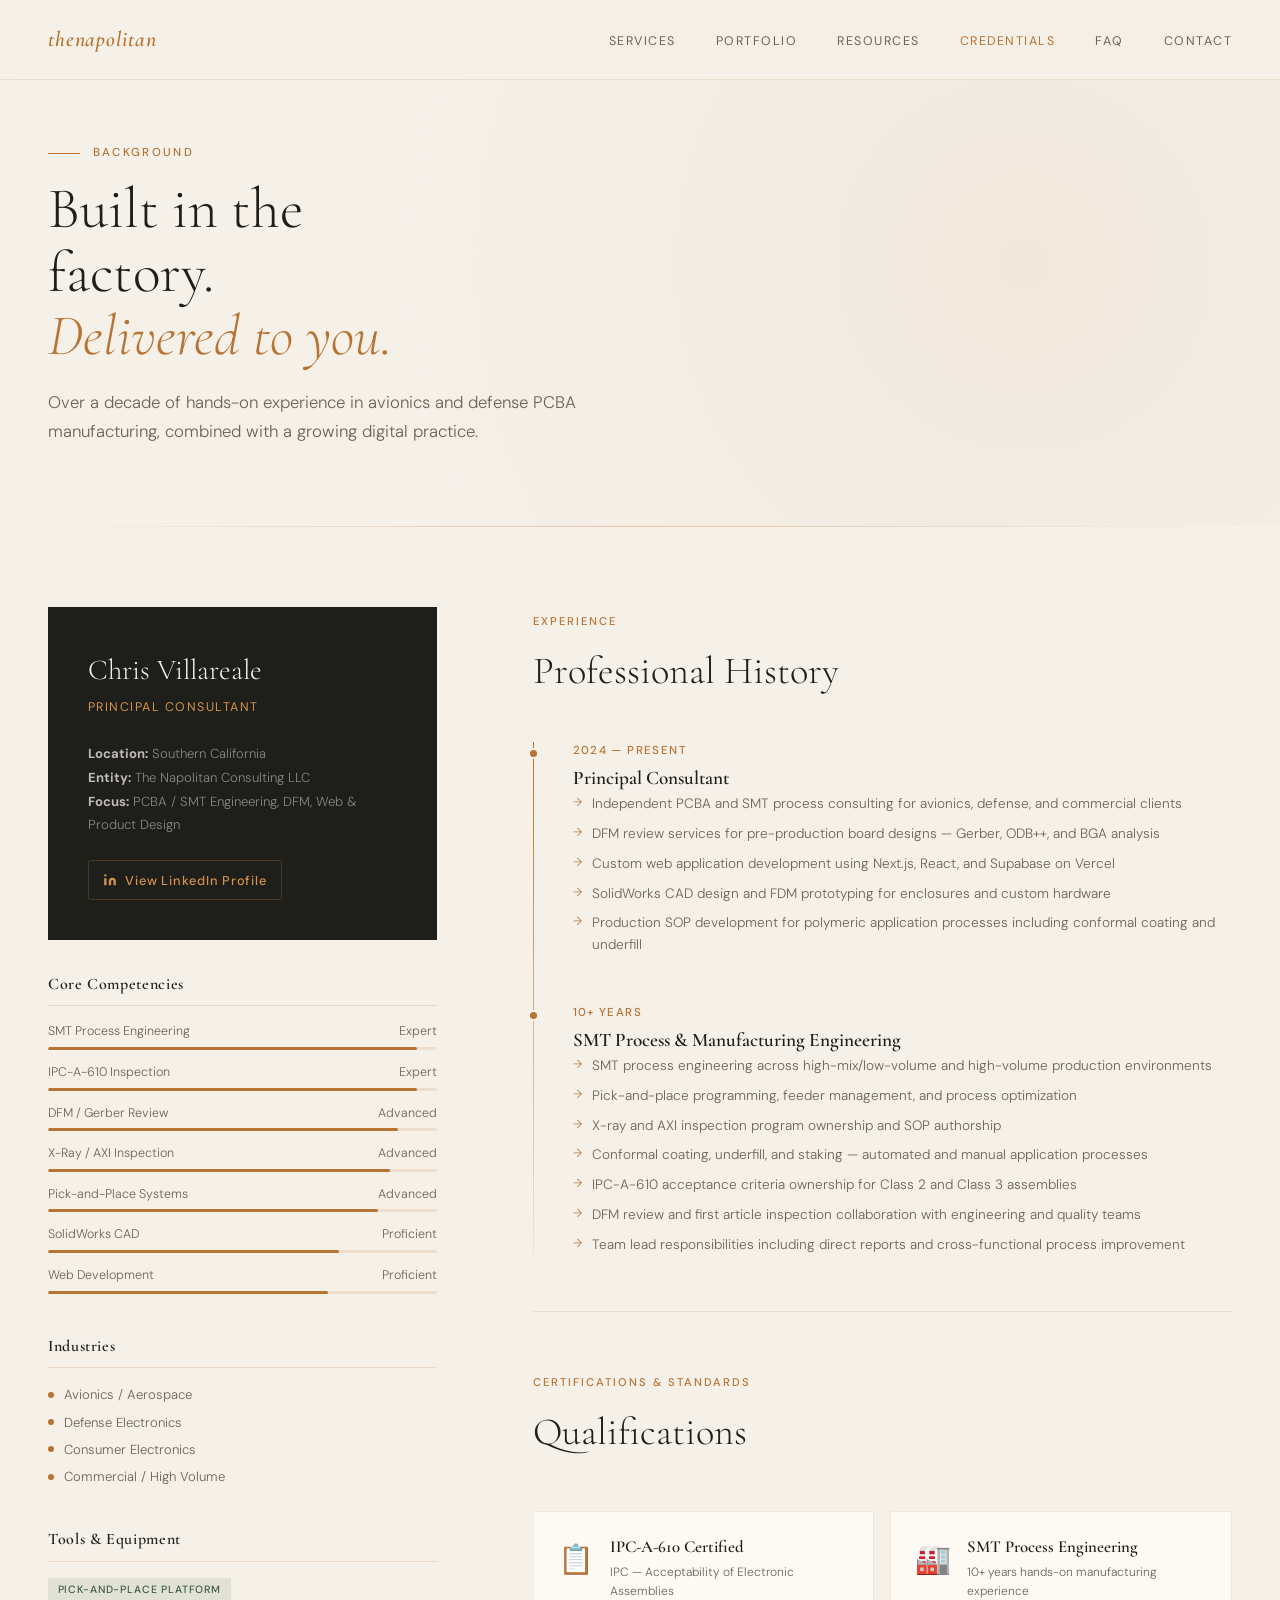
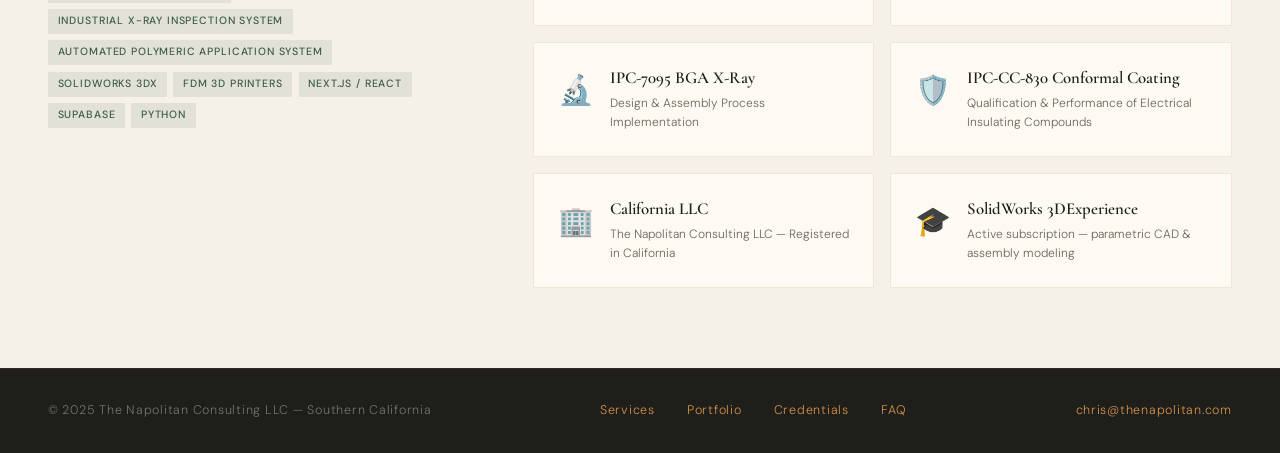
==== credentials.html @ 31eb1e42 "Site update - 2026-03-19 15:03" ====
<!DOCTYPE html>
<html lang="en">
<head>
  <meta charset="UTF-8" />
  <meta name="viewport" content="width=device-width, initial-scale=1.0" />
  <title>Credentials — thenapolitan Consulting</title>
  <link rel="preconnect" href="https://fonts.googleapis.com" />
  <link rel="preconnect" href="https://fonts.gstatic.com" crossorigin />
  <link rel="stylesheet" href="styles.css" />
  <style>
    .creds-section { padding: 5rem 3rem; }

    .creds-layout {
      display: grid;
      grid-template-columns: 1fr 1.8fr;
      gap: 6rem;
      align-items: start;
    }

    .creds-sidebar {}

    .bio-block {
      background: var(--charcoal);
      padding: 2.5rem;
      margin-bottom: 2rem;
    }

    .bio-name {
      font-family: 'Cormorant Garamond', serif;
      font-size: 1.8rem;
      font-weight: 300;
      color: var(--cream);
      margin-bottom: 0.3rem;
    }

    .bio-title {
      font-size: 0.78rem;
      font-weight: 400;
      letter-spacing: 0.12em;
      text-transform: uppercase;
      color: var(--copper-lt);
      margin-bottom: 1.5rem;
    }

    .bio-detail {
      font-size: 0.82rem;
      color: rgba(245,240,232,0.5);
      line-height: 1.8;
    }

    .bio-detail strong { color: rgba(245,240,232,0.75); }

    .sidebar-section {
      margin-bottom: 2.5rem;
    }

    .sidebar-section h4 {
      font-family: 'Cormorant Garamond', serif;
      font-size: 1rem;
      font-weight: 600;
      color: var(--charcoal);
      letter-spacing: 0.04em;
      margin-bottom: 1rem;
      padding-bottom: 0.5rem;
      border-bottom: 1px solid rgba(184,115,51,0.2);
    }

    .skill-bar-list { display: flex; flex-direction: column; gap: 0.8rem; }

    .skill-bar-item { }

    .skill-bar-label {
      display: flex;
      justify-content: space-between;
      font-size: 0.78rem;
      color: var(--stone);
      margin-bottom: 0.3rem;
    }

    .skill-bar-track {
      height: 3px;
      background: rgba(184,115,51,0.15);
      border-radius: 2px;
      overflow: hidden;
    }

    .skill-bar-fill {
      height: 100%;
      background: var(--copper);
      border-radius: 2px;
      transition: width 1s ease;
    }

    .industry-list {
      display: flex;
      flex-direction: column;
      gap: 0.4rem;
    }

    .industry-item {
      display: flex;
      align-items: center;
      gap: 0.6rem;
      font-size: 0.82rem;
      color: var(--stone);
    }

    .industry-item::before {
      content: '';
      width: 6px;
      height: 6px;
      background: var(--copper);
      border-radius: 50%;
      flex-shrink: 0;
    }

    /* Main content */
    .creds-main {}

    .timeline { position: relative; }

    .timeline::before {
      content: '';
      position: absolute;
      left: 0;
      top: 0;
      bottom: 0;
      width: 1px;
      background: linear-gradient(to bottom, var(--copper), rgba(184,115,51,0.1));
    }

    .timeline-item {
      padding-left: 2.5rem;
      padding-bottom: 3rem;
      position: relative;
    }

    .timeline-item:last-child { padding-bottom: 0; }

    .timeline-dot {
      position: absolute;
      left: -5px;
      top: 6px;
      width: 11px;
      height: 11px;
      background: var(--copper);
      border-radius: 50%;
      border: 2px solid var(--cream);
    }

    .timeline-date {
      font-size: 0.72rem;
      font-weight: 500;
      letter-spacing: 0.12em;
      text-transform: uppercase;
      color: var(--copper);
      margin-bottom: 0.4rem;
    }

    .timeline-item h3 {
      font-size: 1.2rem;
      margin-bottom: 0.2rem;
    }

    .timeline-company {
      font-size: 0.85rem;
      color: var(--stone);
      margin-bottom: 1rem;
    }

    .timeline-bullets {
      list-style: none;
      display: flex;
      flex-direction: column;
      gap: 0.5rem;
    }

    .timeline-bullets li {
      font-size: 0.85rem;
      color: var(--stone);
      line-height: 1.6;
      padding-left: 1.2rem;
      position: relative;
    }

    .timeline-bullets li::before {
      content: '→';
      position: absolute;
      left: 0;
      color: var(--copper);
      font-size: 0.75rem;
    }

    .cert-grid {
      display: grid;
      grid-template-columns: 1fr 1fr;
      gap: 1rem;
      margin-top: 3rem;
    }

    .cert-card {
      background: var(--white);
      border: 1px solid rgba(184,115,51,0.15);
      padding: 1.5rem;
      display: flex;
      gap: 1rem;
      align-items: flex-start;
    }

    .cert-icon { font-size: 1.8rem; flex-shrink: 0; }

    .cert-name {
      font-family: 'Cormorant Garamond', serif;
      font-size: 1.05rem;
      font-weight: 600;
      color: var(--charcoal);
      line-height: 1.3;
    }

    .cert-issuer {
      font-size: 0.75rem;
      color: var(--stone);
      margin-top: 0.3rem;
    }

    .section-divider {
      height: 1px;
      background: rgba(184,115,51,0.15);
      margin: 3.5rem 0;
    }

    @media (max-width: 900px) {
      .creds-section { padding: 4rem 1.5rem; }
      .creds-layout { grid-template-columns: 1fr; gap: 3rem; }
      .cert-grid { grid-template-columns: 1fr; }
    }
  </style>
  <link rel="icon" type="image/svg+xml" href="favicon.svg" />
</head>
<body>

  <nav>
    <a href="index.html" class="nav-logo"><span>thenapolitan</span></a>
    <ul class="nav-links">
      <li><a href="services.html">Services</a></li>
      <li><a href="portfolio.html">Portfolio</a></li>
      <li><a href="resources.html">Resources</a></li>
      <li><a href="credentials.html" class="active">Credentials</a></li>
      <li><a href="faq.html">FAQ</a></li>
      <li><a href="index.html#contact">Contact</a></li>
    </ul>
  </nav>

  <section class="page-hero">
    <p class="page-eyebrow">Background</p>
    <h1>Built in the factory.<br /><em>Delivered to you.</em></h1>
    <p class="page-hero-sub">Over a decade of hands-on experience in avionics and defense PCBA manufacturing, combined with a growing digital practice.</p>
  </section>

  <div class="divider"></div>

  <section class="creds-section">
    <div class="creds-layout">

      <!-- SIDEBAR -->
      <div class="creds-sidebar">
        <div class="bio-block">
          <div class="bio-name">Chris Villareale</div>
          <div class="bio-title">Principal Consultant</div>
          <div class="bio-detail">
            <strong>Location:</strong> Southern California<br/>
            <strong>Entity:</strong> The Napolitan Consulting LLC<br/>
            <strong>Focus:</strong> PCBA / SMT Engineering, DFM, Web &amp; Product Design<br/><br/>
            <a href="https://www.linkedin.com/in/YOUR-LINKEDIN-HANDLE" target="_blank" rel="noopener"
               style="display:inline-flex;align-items:center;gap:0.5rem;color:var(--copper-lt);text-decoration:none;font-size:0.8rem;font-weight:500;letter-spacing:0.06em;border:1px solid rgba(184,115,51,0.3);padding:0.45rem 0.9rem;border-radius:2px;transition:all 0.2s;"
               onmouseover="this.style.borderColor='var(--copper-lt)';this.style.color='white'"
               onmouseout="this.style.borderColor='rgba(184,115,51,0.3)';this.style.color='var(--copper-lt)'">
              <svg width="14" height="14" viewBox="0 0 24 24" fill="currentColor"><path d="M16 8a6 6 0 016 6v7h-4v-7a2 2 0 00-2-2 2 2 0 00-2 2v7h-4v-7a6 6 0 016-6zM2 9h4v12H2z"/><circle cx="4" cy="4" r="2"/></svg>
              View LinkedIn Profile
            </a>
          </div>
        </div>

        <div class="sidebar-section">
          <h4>Core Competencies</h4>
          <div class="skill-bar-list">
            <div class="skill-bar-item">
              <div class="skill-bar-label"><span>SMT Process Engineering</span><span>Expert</span></div>
              <div class="skill-bar-track"><div class="skill-bar-fill" style="width:95%"></div></div>
            </div>
            <div class="skill-bar-item">
              <div class="skill-bar-label"><span>IPC-A-610 Inspection</span><span>Expert</span></div>
              <div class="skill-bar-track"><div class="skill-bar-fill" style="width:95%"></div></div>
            </div>
            <div class="skill-bar-item">
              <div class="skill-bar-label"><span>DFM / Gerber Review</span><span>Advanced</span></div>
              <div class="skill-bar-track"><div class="skill-bar-fill" style="width:90%"></div></div>
            </div>
            <div class="skill-bar-item">
              <div class="skill-bar-label"><span>X-Ray / AXI Inspection</span><span>Advanced</span></div>
              <div class="skill-bar-track"><div class="skill-bar-fill" style="width:88%"></div></div>
            </div>
            <div class="skill-bar-item">
              <div class="skill-bar-label"><span>Pick-and-Place Systems</span><span>Advanced</span></div>
              <div class="skill-bar-track"><div class="skill-bar-fill" style="width:85%"></div></div>
            </div>
            <div class="skill-bar-item">
              <div class="skill-bar-label"><span>SolidWorks CAD</span><span>Proficient</span></div>
              <div class="skill-bar-track"><div class="skill-bar-fill" style="width:75%"></div></div>
            </div>
            <div class="skill-bar-item">
              <div class="skill-bar-label"><span>Web Development</span><span>Proficient</span></div>
              <div class="skill-bar-track"><div class="skill-bar-fill" style="width:72%"></div></div>
            </div>
          </div>
        </div>

        <div class="sidebar-section">
          <h4>Industries</h4>
          <div class="industry-list">
            <div class="industry-item">Avionics / Aerospace</div>
            <div class="industry-item">Defense Electronics</div>
            <div class="industry-item">Consumer Electronics</div>
            <div class="industry-item">Commercial / High Volume</div>
          </div>
        </div>

        <div class="sidebar-section">
          <h4>Tools &amp; Equipment</h4>
          <div style="display: flex; flex-wrap: wrap; gap: 0.4rem;">
            <span class="tag">pick-and-place platform</span>
            <span class="tag">industrial X-ray inspection system</span>
            <span class="tag">automated polymeric application system</span>
            
            <span class="tag">SolidWorks 3DX</span>
            <span class="tag">FDM 3D Printers</span>
            <span class="tag">Next.js / React</span>
            <span class="tag">Supabase</span>
            <span class="tag">Python</span>
          </div>
        </div>
      </div>

      <!-- MAIN -->
      <div class="creds-main">

        <span class="section-label">Experience</span>
        <h2 style="margin-top: 0.5rem; margin-bottom: 2.5rem;">Professional History</h2>

        <div class="timeline">

          <div class="timeline-item">
            <div class="timeline-dot"></div>
            <div class="timeline-date">2024 — Present</div>
            <h3>Principal Consultant</h3>
            <ul class="timeline-bullets">
              <li>Independent PCBA and SMT process consulting for avionics, defense, and commercial clients</li>
              <li>DFM review services for pre-production board designs — Gerber, ODB++, and BGA analysis</li>
              <li>Custom web application development using Next.js, React, and Supabase on Vercel</li>
              <li>SolidWorks CAD design and FDM prototyping for enclosures and custom hardware</li>
              <li>Production SOP development for polymeric application processes including conformal coating and underfill</li>
            </ul>
          </div>

          <div class="timeline-item">
            <div class="timeline-dot"></div>
            <div class="timeline-date">10+ Years</div>
            <h3>SMT Process &amp; Manufacturing Engineering</h3>
            <ul class="timeline-bullets">
              <li>SMT process engineering across high-mix/low-volume and high-volume production environments</li>
              <li>Pick-and-place programming, feeder management, and process optimization</li>
              <li>X-ray and AXI inspection program ownership and SOP authorship</li>
              <li>Conformal coating, underfill, and staking — automated and manual application processes</li>
              <li>IPC-A-610 acceptance criteria ownership for Class 2 and Class 3 assemblies</li>
              <li>DFM review and first article inspection collaboration with engineering and quality teams</li>
              <li>Team lead responsibilities including direct reports and cross-functional process improvement</li>
            </ul>
          </div>

        </div>

        <div class="section-divider"></div>

        <span class="section-label">Certifications &amp; Standards</span>
        <h2 style="margin-top: 0.5rem; margin-bottom: 0.5rem;">Qualifications</h2>

        <div class="cert-grid">
          <div class="cert-card">
            <div class="cert-icon">📋</div>
            <div>
              <div class="cert-name">IPC-A-610 Certified</div>
              <div class="cert-issuer">IPC — Acceptability of Electronic Assemblies</div>
            </div>
          </div>
          <div class="cert-card">
            <div class="cert-icon">🏭</div>
            <div>
              <div class="cert-name">SMT Process Engineering</div>
              <div class="cert-issuer">10+ years hands-on manufacturing experience</div>
            </div>
          </div>
          <div class="cert-card">
            <div class="cert-icon">🔬</div>
            <div>
              <div class="cert-name">IPC-7095 BGA X-Ray</div>
              <div class="cert-issuer">Design &amp; Assembly Process Implementation</div>
            </div>
          </div>
          <div class="cert-card">
            <div class="cert-icon">🛡️</div>
            <div>
              <div class="cert-name">IPC-CC-830 Conformal Coating</div>
              <div class="cert-issuer">Qualification &amp; Performance of Electrical Insulating Compounds</div>
            </div>
          </div>
          <div class="cert-card">
            <div class="cert-icon">🏢</div>
            <div>
              <div class="cert-name">California LLC</div>
              <div class="cert-issuer">The Napolitan Consulting LLC — Registered in California</div>
            </div>
          </div>
          <div class="cert-card">
            <div class="cert-icon">🎓</div>
            <div>
              <div class="cert-name">SolidWorks 3DExperience</div>
              <div class="cert-issuer">Active subscription — parametric CAD &amp; assembly modeling</div>
            </div>
          </div>
        </div>

      </div>
    </div>
  </section>

  <footer>
    <span>© 2025 The Napolitan Consulting LLC — Southern California</span>
    <div class="footer-links">
      <a href="services.html">Services</a>
      <a href="portfolio.html">Portfolio</a>
      <a href="credentials.html">Credentials</a>
      <a href="faq.html">FAQ</a>
    </div>
    <a href="mailto:chris@thenapolitan.com">chris@thenapolitan.com</a>
  </footer>

</body>
</html>
---- styles.css ----
@import url('https://fonts.googleapis.com/css2?family=Cormorant+Garamond:ital,wght@0,300;0,400;0,600;1,300;1,400&family=DM+Sans:wght@300;400;500&display=swap');

:root {
  --cream:    #F5F0E8;
  --cream-dk: #EDE5D5;
  --copper:   #B87333;
  --copper-lt:#D4924A;
  --charcoal: #1E1E1A;
  --stone:    #6B6458;
  --green:    #3D5C45;
  --green-lt: #4E7359;
  --white:    #FDFAF4;
}

*, *::before, *::after { box-sizing: border-box; margin: 0; padding: 0; }
html { scroll-behavior: smooth; }

body {
  background: var(--cream);
  color: var(--charcoal);
  font-family: 'DM Sans', sans-serif;
  font-weight: 300;
  line-height: 1.6;
  overflow-x: hidden;
}

/* ─── NAV ─── */
nav {
  position: fixed;
  top: 0; left: 0; right: 0;
  z-index: 100;
  display: flex;
  align-items: center;
  justify-content: space-between;
  padding: 1.4rem 3rem;
  background: rgba(245,240,232,0.92);
  backdrop-filter: blur(10px);
  border-bottom: 1px solid rgba(184,115,51,0.15);
}

.nav-logo {
  font-family: 'Cormorant Garamond', serif;
  font-size: 1.35rem;
  font-weight: 600;
  letter-spacing: 0.04em;
  color: var(--charcoal);
  text-decoration: none;
  text-transform: none;
}

.nav-logo span {
  color: var(--copper);
  font-style: italic;
  text-transform: lowercase;
}

.nav-links {
  display: flex;
  gap: 2.5rem;
  list-style: none;
}

.nav-links a {
  font-size: 0.78rem;
  font-weight: 400;
  letter-spacing: 0.12em;
  text-transform: uppercase;
  color: var(--stone);
  text-decoration: none;
  transition: color 0.2s;
}

.nav-links a:hover,
.nav-links a.active { color: var(--copper); }

/* ─── PAGE HERO ─── */
.page-hero {
  padding: 9rem 3rem 5rem;
  position: relative;
  overflow: hidden;
}

.page-hero::before {
  content: '';
  position: absolute;
  inset: 0;
  background: radial-gradient(circle at 80% 50%, rgba(184,115,51,0.06) 0%, transparent 60%);
  pointer-events: none;
}

.page-eyebrow {
  font-size: 0.72rem;
  font-weight: 500;
  letter-spacing: 0.2em;
  text-transform: uppercase;
  color: var(--copper);
  margin-bottom: 1rem;
  display: flex;
  align-items: center;
  gap: 0.8rem;
}

.page-eyebrow::before {
  content: '';
  display: block;
  width: 2rem;
  height: 1px;
  background: var(--copper);
}

.page-hero h1 {
  font-family: 'Cormorant Garamond', serif;
  font-size: clamp(2.5rem, 4.5vw, 4rem);
  font-weight: 300;
  line-height: 1.1;
  color: var(--charcoal);
  max-width: 16ch;
}

.page-hero h1 em {
  font-style: italic;
  color: var(--copper);
}

.page-hero-sub {
  font-size: 1.05rem;
  color: var(--stone);
  max-width: 52ch;
  margin-top: 1.2rem;
  line-height: 1.75;
}

/* ─── SHARED ─── */
.divider {
  height: 1px;
  background: linear-gradient(90deg, transparent, var(--copper), transparent);
  margin: 0 3rem;
  opacity: 0.35;
}

.section-label {
  font-size: 0.7rem;
  font-weight: 500;
  letter-spacing: 0.18em;
  text-transform: uppercase;
  color: var(--copper);
}

h2 {
  font-family: 'Cormorant Garamond', serif;
  font-size: clamp(1.8rem, 3vw, 2.6rem);
  font-weight: 300;
  color: var(--charcoal);
}

h3 {
  font-family: 'Cormorant Garamond', serif;
  font-size: 1.4rem;
  font-weight: 600;
  color: var(--charcoal);
  line-height: 1.2;
}

.tag {
  font-size: 0.66rem;
  font-weight: 500;
  letter-spacing: 0.08em;
  text-transform: uppercase;
  color: var(--green);
  background: rgba(61,92,69,0.1);
  padding: 0.25rem 0.6rem;
  border-radius: 1px;
}

.btn {
  display: inline-flex;
  align-items: center;
  gap: 0.5rem;
  padding: 0.85rem 2rem;
  font-family: 'DM Sans', sans-serif;
  font-size: 0.8rem;
  font-weight: 500;
  letter-spacing: 0.1em;
  text-transform: uppercase;
  text-decoration: none;
  border-radius: 2px;
  transition: all 0.22s ease;
  cursor: pointer;
  border: none;
}

.btn-primary {
  background: var(--copper);
  color: var(--white);
  border: 1px solid var(--copper);
}

.btn-primary:hover {
  background: var(--charcoal);
  border-color: var(--charcoal);
}

.btn-outline {
  background: transparent;
  color: var(--charcoal);
  border: 1px solid rgba(30,30,26,0.3);
}

.btn-outline:hover {
  border-color: var(--copper);
  color: var(--copper);
}

/* ─── FOOTER ─── */
footer {
  background: var(--charcoal);
  color: rgba(245,240,232,0.4);
  padding: 2rem 3rem;
  font-size: 0.78rem;
  letter-spacing: 0.06em;
  border-top: 1px solid rgba(184,115,51,0.15);
  display: flex;
  justify-content: space-between;
  align-items: center;
  flex-wrap: wrap;
  gap: 0.5rem;
}

footer a { color: var(--copper-lt); text-decoration: none; }
footer a:hover { color: var(--white); }

.footer-links { display: flex; gap: 2rem; }

/* ─── RESPONSIVE ─── */
@media (max-width: 900px) {
  nav { padding: 1.2rem 1.5rem; }
  .nav-links { gap: 1.5rem; }
  .page-hero { padding: 8rem 1.5rem 4rem; }
  .divider { margin: 0 1.5rem; }
  footer { flex-direction: column; text-align: center; padding: 2rem 1.5rem; }
}

@media (max-width: 600px) {
  .nav-links { gap: 1rem; }
  .nav-links a { font-size: 0.7rem; }
}
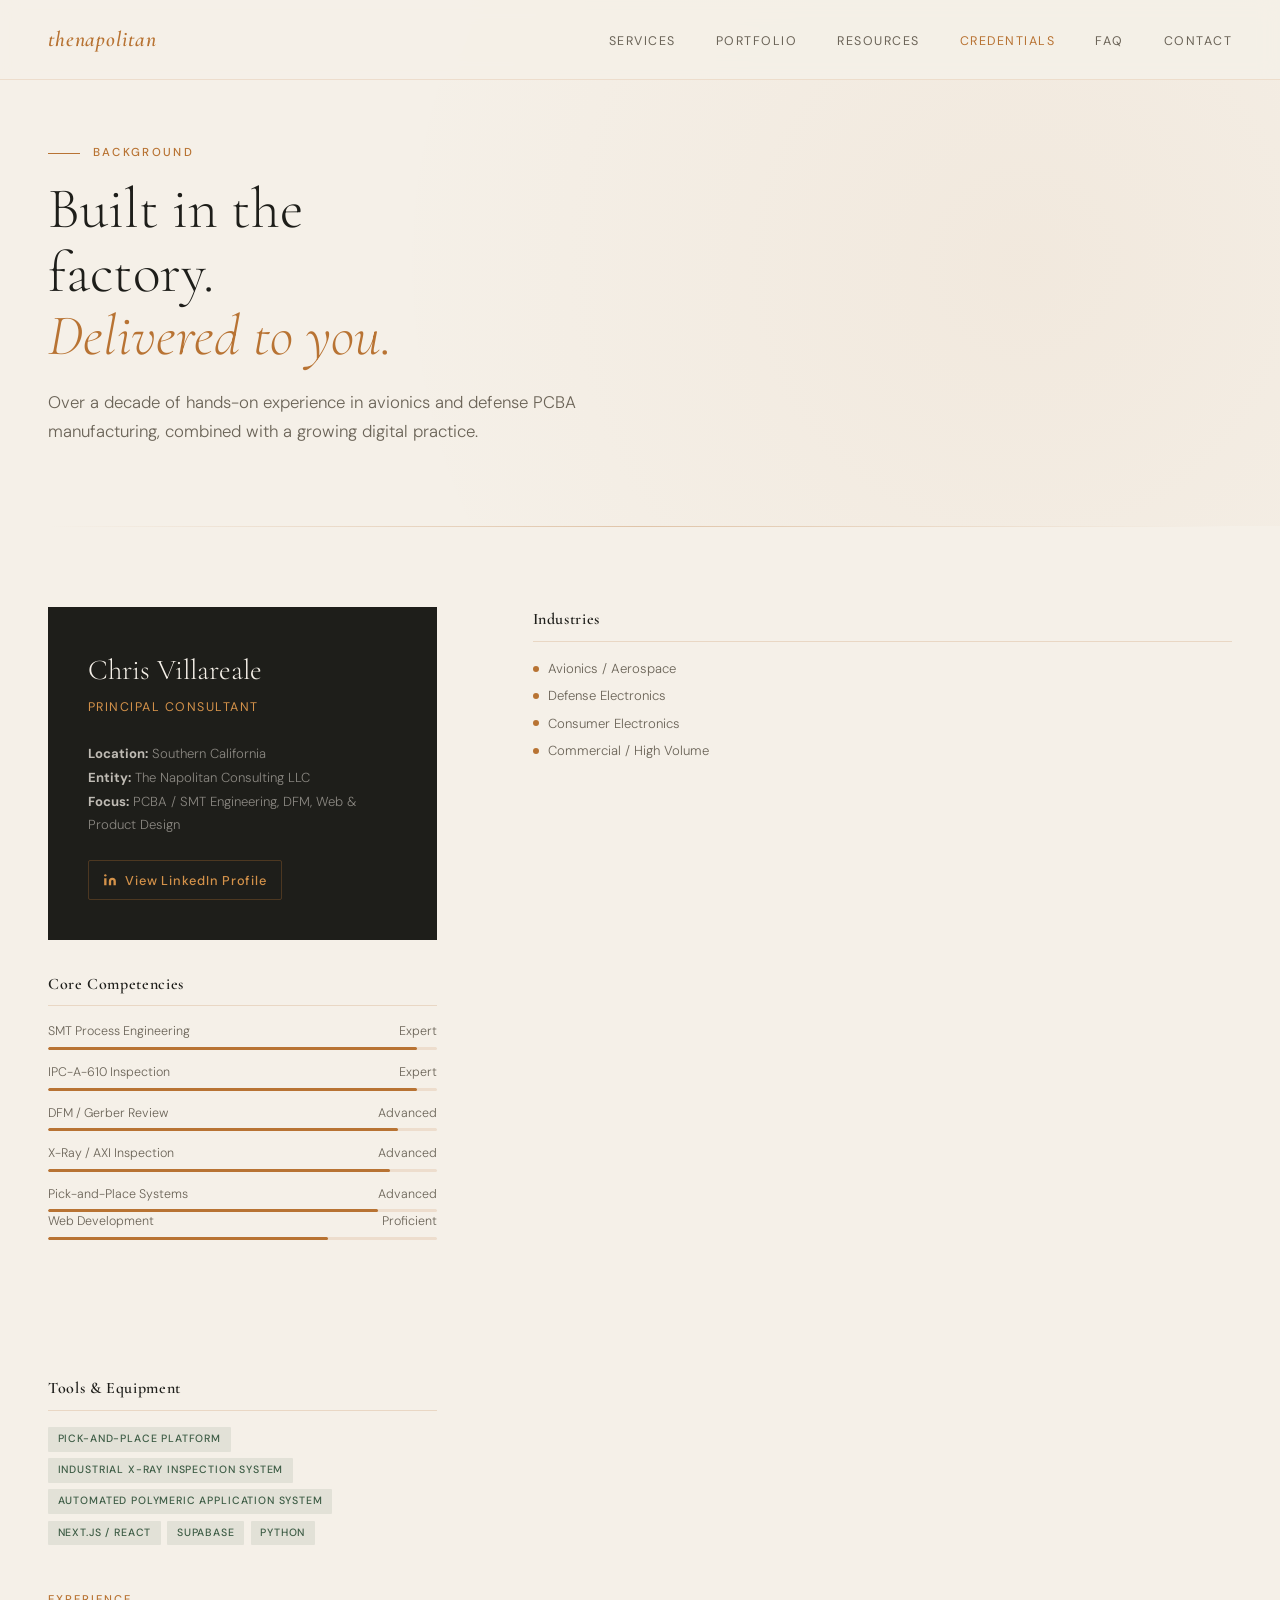
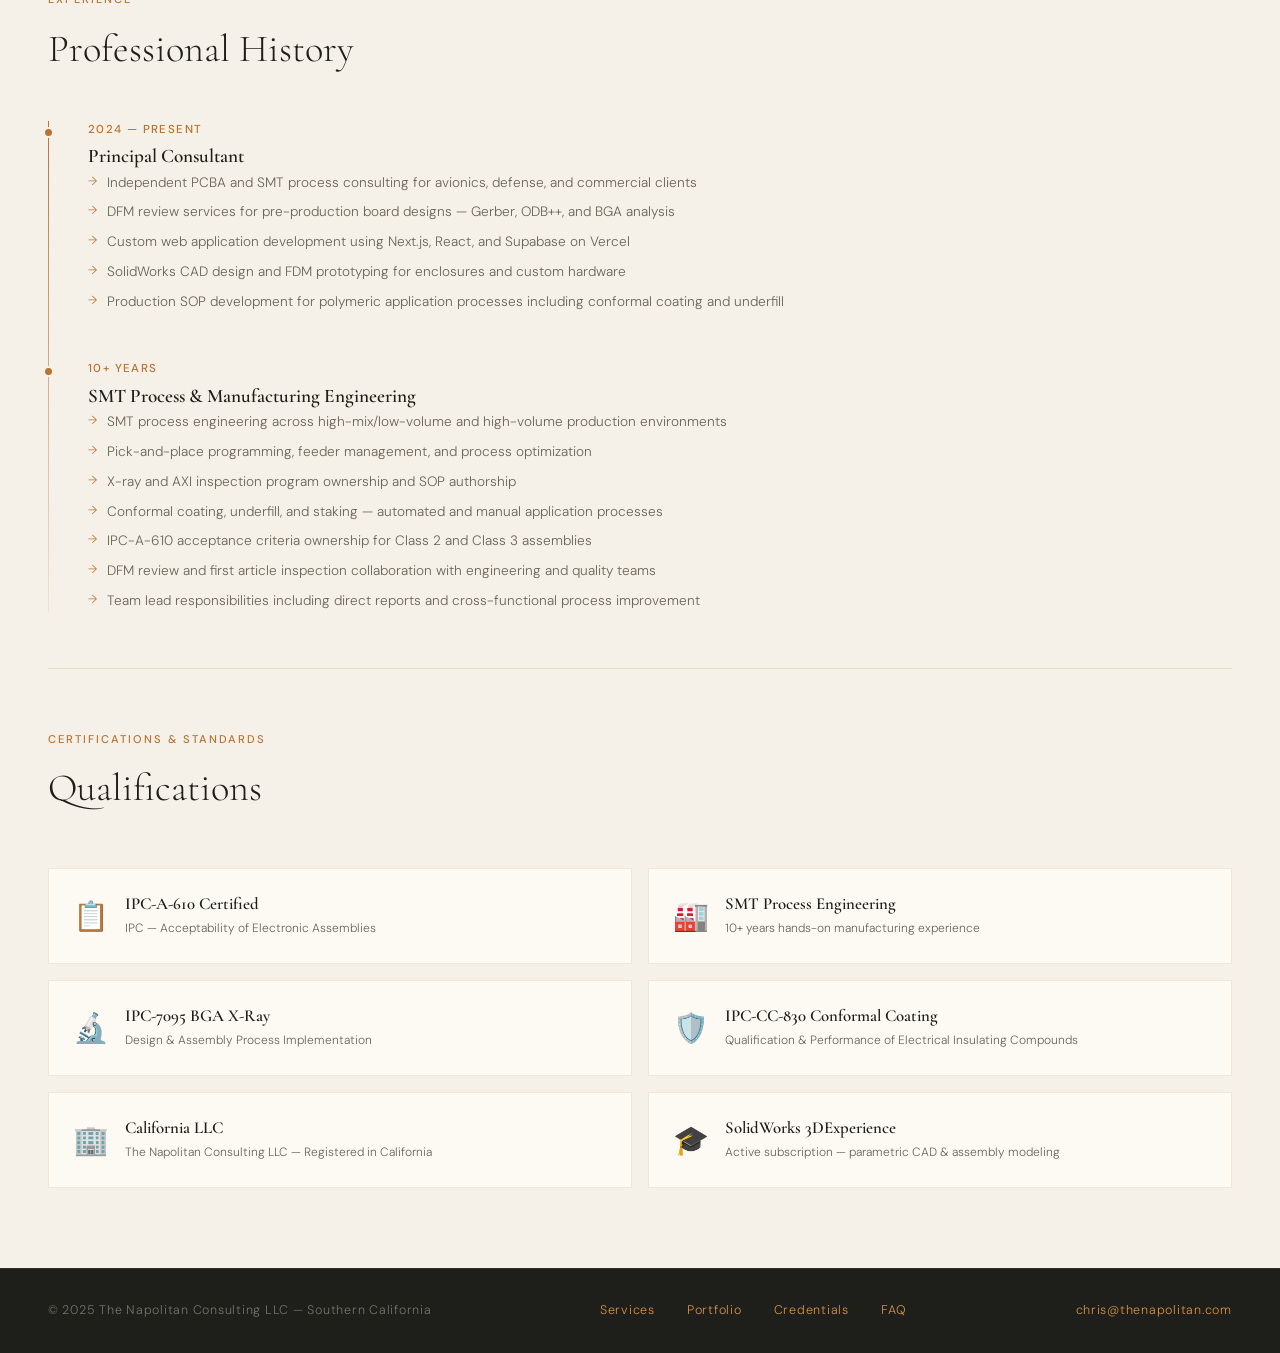
==== commit 6b03c4c2: "Site update - 2026-03-19 15:07" ====
--- a/credentials.html
+++ b/credentials.html
@@ -304,9 +304,6 @@
               <div class="skill-bar-label"><span>Pick-and-Place Systems</span><span>Advanced</span></div>
               <div class="skill-bar-track"><div class="skill-bar-fill" style="width:85%"></div></div>
             </div>
-            <div class="skill-bar-item">
-              <div class="skill-bar-label"><span>SolidWorks CAD</span><span>Proficient</span></div>
-              <div class="skill-bar-track"><div class="skill-bar-fill" style="width:75%"></div></div>
             </div>
             <div class="skill-bar-item">
               <div class="skill-bar-label"><span>Web Development</span><span>Proficient</span></div>
@@ -331,9 +328,6 @@
             <span class="tag">pick-and-place platform</span>
             <span class="tag">industrial X-ray inspection system</span>
             <span class="tag">automated polymeric application system</span>
-            
-            <span class="tag">SolidWorks 3DX</span>
-            <span class="tag">FDM 3D Printers</span>
             <span class="tag">Next.js / React</span>
             <span class="tag">Supabase</span>
             <span class="tag">Python</span>
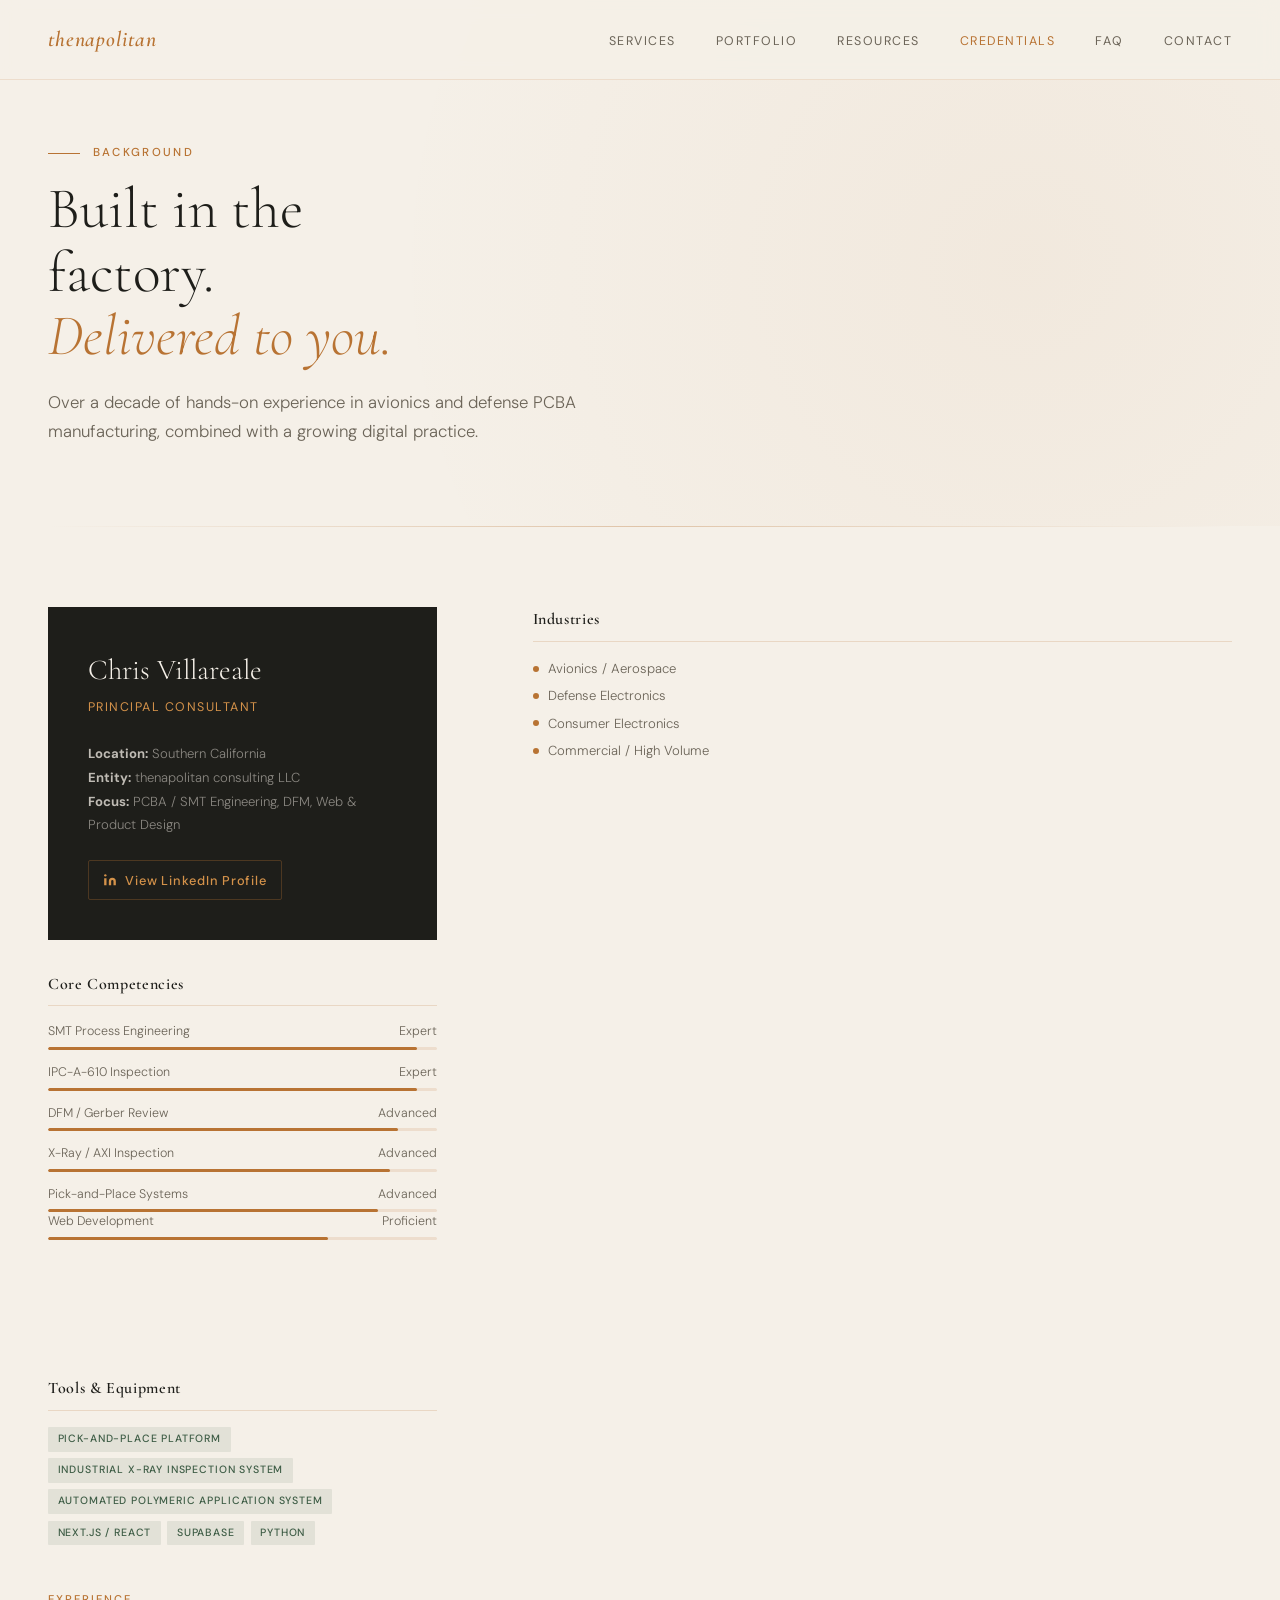
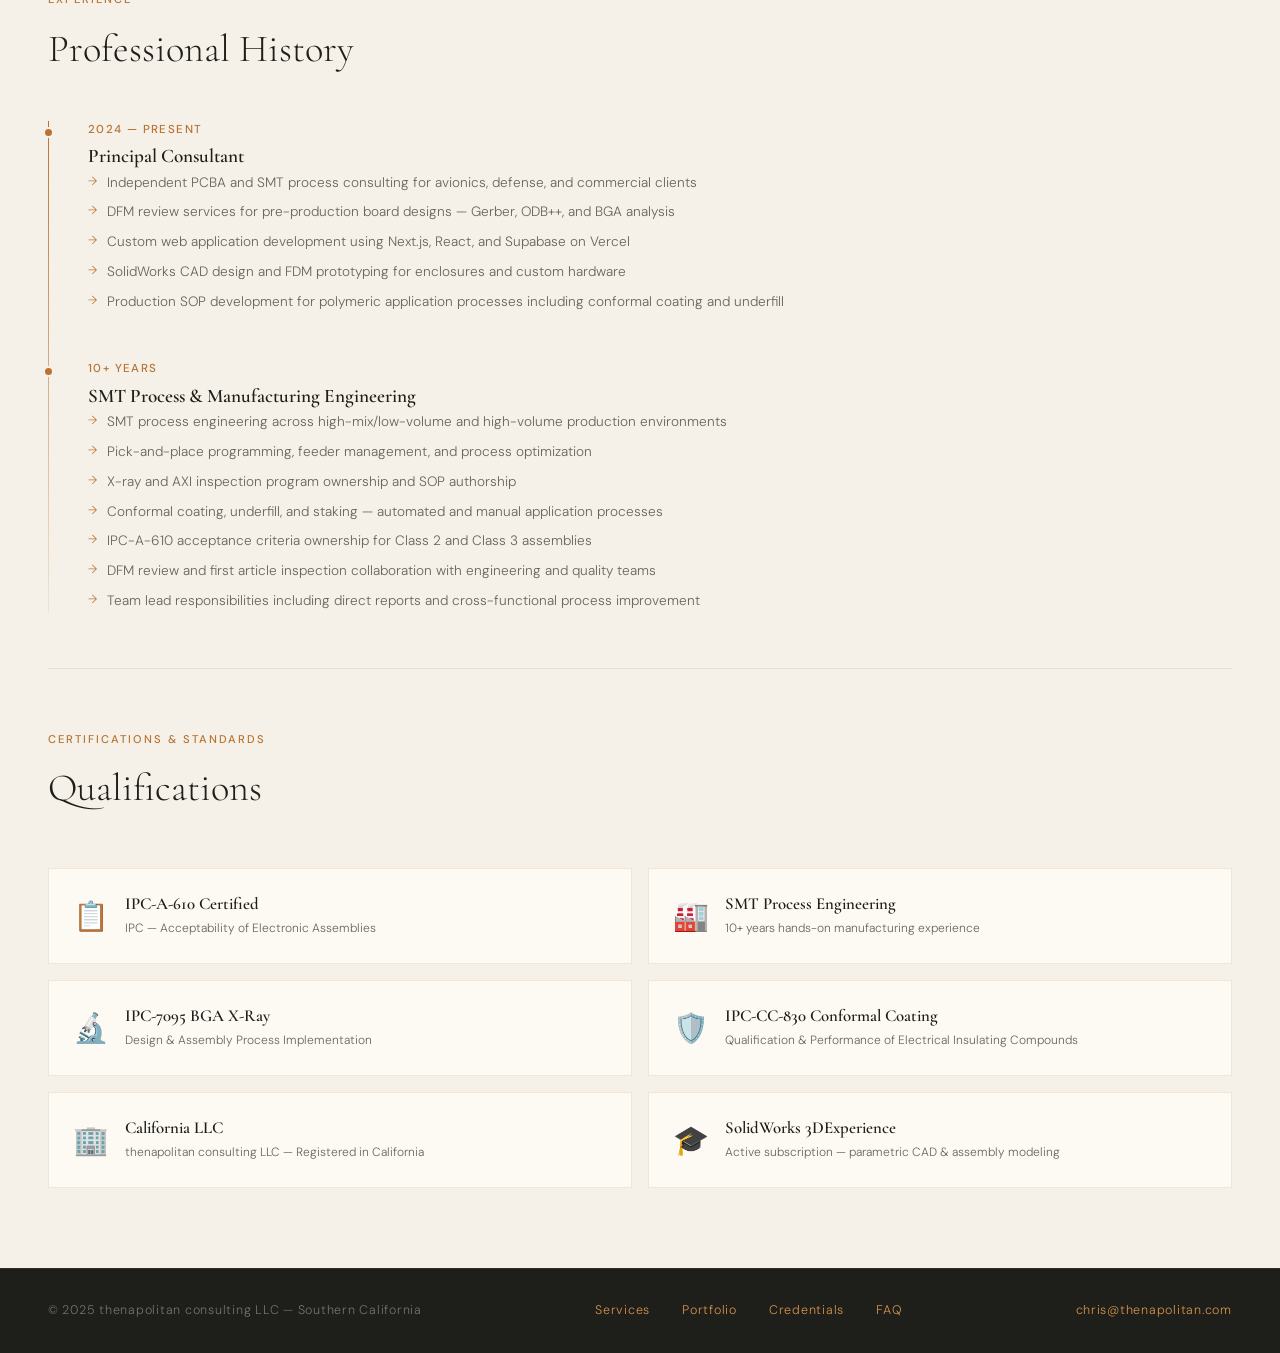
==== commit c4c4c255: "Site update - 2026-03-19 15:11" ====
--- a/credentials.html
+++ b/credentials.html
@@ -269,9 +269,9 @@
           <div class="bio-title">Principal Consultant</div>
           <div class="bio-detail">
             <strong>Location:</strong> Southern California<br/>
-            <strong>Entity:</strong> The Napolitan Consulting LLC<br/>
+            <strong>Entity:</strong> thenapolitan consulting LLC<br/>
             <strong>Focus:</strong> PCBA / SMT Engineering, DFM, Web &amp; Product Design<br/><br/>
-            <a href="https://www.linkedin.com/in/YOUR-LINKEDIN-HANDLE" target="_blank" rel="noopener"
+            <a href="https://www.linkedin.com/in/christophervillareale" target="_blank" rel="noopener"
                style="display:inline-flex;align-items:center;gap:0.5rem;color:var(--copper-lt);text-decoration:none;font-size:0.8rem;font-weight:500;letter-spacing:0.06em;border:1px solid rgba(184,115,51,0.3);padding:0.45rem 0.9rem;border-radius:2px;transition:all 0.2s;"
                onmouseover="this.style.borderColor='var(--copper-lt)';this.style.color='white'"
                onmouseout="this.style.borderColor='rgba(184,115,51,0.3)';this.style.color='var(--copper-lt)'">
@@ -411,7 +411,7 @@
             <div class="cert-icon">🏢</div>
             <div>
               <div class="cert-name">California LLC</div>
-              <div class="cert-issuer">The Napolitan Consulting LLC — Registered in California</div>
+              <div class="cert-issuer">thenapolitan consulting LLC — Registered in California</div>
             </div>
           </div>
           <div class="cert-card">
@@ -428,7 +428,7 @@
   </section>
 
   <footer>
-    <span>© 2025 The Napolitan Consulting LLC — Southern California</span>
+    <span>© 2025 thenapolitan consulting LLC — Southern California</span>
     <div class="footer-links">
       <a href="services.html">Services</a>
       <a href="portfolio.html">Portfolio</a>
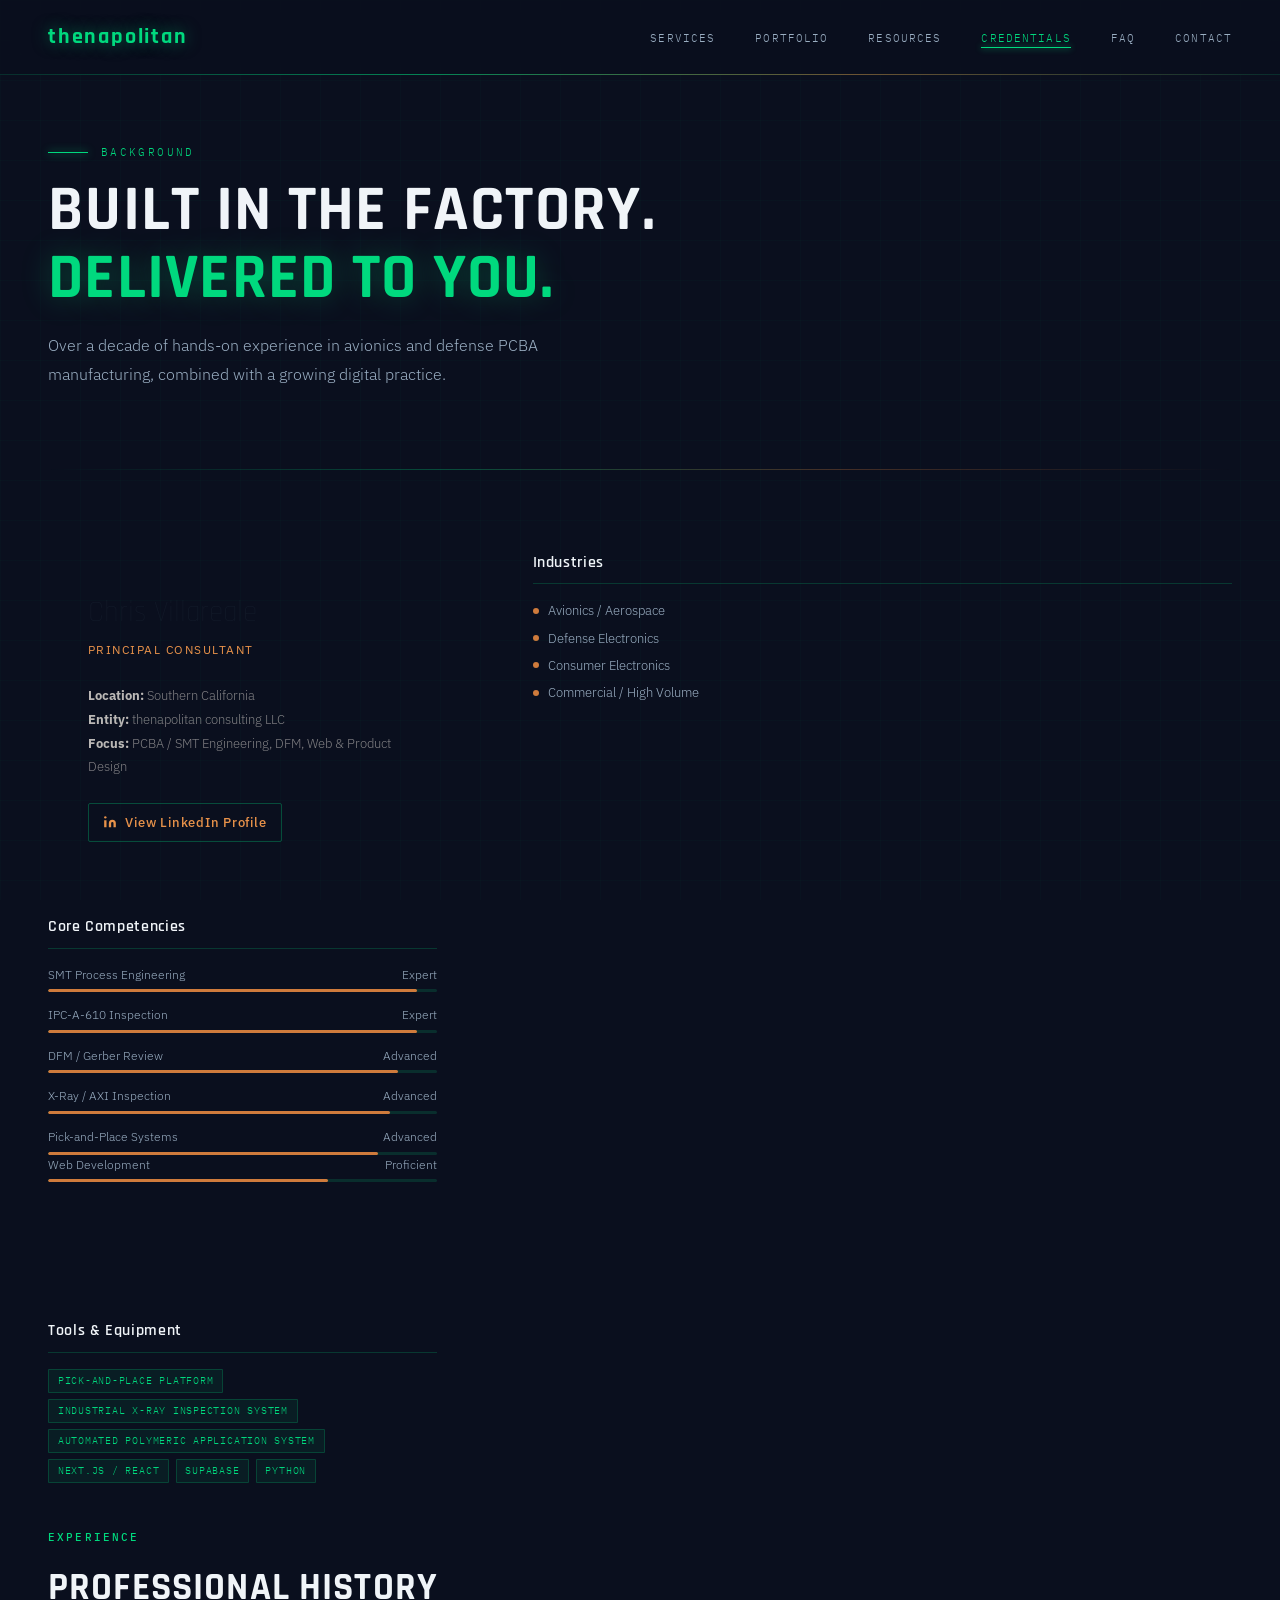
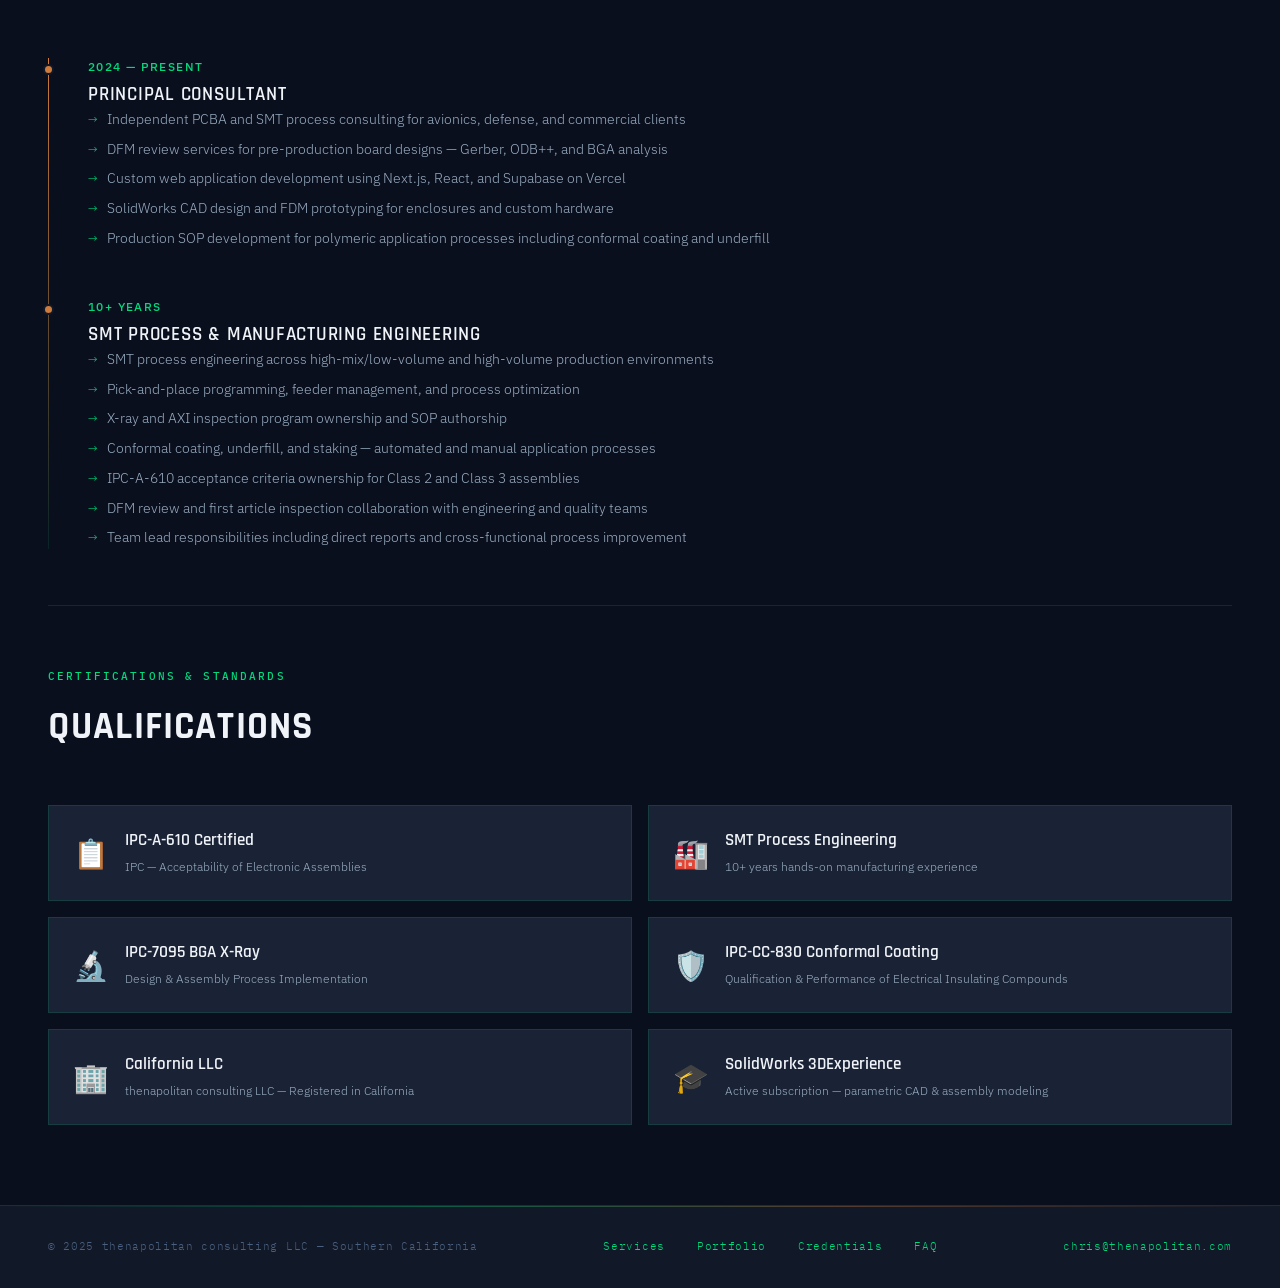
==== commit 14b46eaf: "Site update - 2026-03-19 15:19" ====
--- a/credentials.html
+++ b/credentials.html
@@ -20,16 +20,16 @@
     .creds-sidebar {}
 
     .bio-block {
-      background: var(--charcoal);
+      background: var(--substrate);
       padding: 2.5rem;
       margin-bottom: 2rem;
     }
 
     .bio-name {
-      font-family: 'Cormorant Garamond', serif;
+      font-family: 'Rajdhani', sans-serif;
       font-size: 1.8rem;
       font-weight: 300;
-      color: var(--cream);
+      color: var(--substrate-lt);
       margin-bottom: 0.3rem;
     }
 
@@ -55,14 +55,14 @@
     }
 
     .sidebar-section h4 {
-      font-family: 'Cormorant Garamond', serif;
+      font-family: 'Rajdhani', sans-serif;
       font-size: 1rem;
       font-weight: 600;
-      color: var(--charcoal);
+      color: var(--silk);
       letter-spacing: 0.04em;
       margin-bottom: 1rem;
       padding-bottom: 0.5rem;
-      border-bottom: 1px solid rgba(184,115,51,0.2);
+      border-bottom: 1px solid rgba(0,217,126,0.2);
     }
 
     .skill-bar-list { display: flex; flex-direction: column; gap: 0.8rem; }
@@ -73,13 +73,13 @@
       display: flex;
       justify-content: space-between;
       font-size: 0.78rem;
-      color: var(--stone);
+      color: var(--silk-dim);
       margin-bottom: 0.3rem;
     }
 
     .skill-bar-track {
       height: 3px;
-      background: rgba(184,115,51,0.15);
+      background: rgba(0,217,126,0.15);
       border-radius: 2px;
       overflow: hidden;
     }
@@ -102,7 +102,7 @@
       align-items: center;
       gap: 0.6rem;
       font-size: 0.82rem;
-      color: var(--stone);
+      color: var(--silk-dim);
     }
 
     .industry-item::before {
@@ -126,7 +126,7 @@
       top: 0;
       bottom: 0;
       width: 1px;
-      background: linear-gradient(to bottom, var(--copper), rgba(184,115,51,0.1));
+      background: linear-gradient(to bottom, var(--copper), rgba(0,217,126,0.1));
     }
 
     .timeline-item {
@@ -145,7 +145,7 @@
       height: 11px;
       background: var(--copper);
       border-radius: 50%;
-      border: 2px solid var(--cream);
+      border: 2px solid var(--substrate-lt);
     }
 
     .timeline-date {
@@ -153,7 +153,7 @@
       font-weight: 500;
       letter-spacing: 0.12em;
       text-transform: uppercase;
-      color: var(--copper);
+      color: var(--mask-green);
       margin-bottom: 0.4rem;
     }
 
@@ -164,7 +164,7 @@
 
     .timeline-company {
       font-size: 0.85rem;
-      color: var(--stone);
+      color: var(--silk-dim);
       margin-bottom: 1rem;
     }
 
@@ -177,7 +177,7 @@
 
     .timeline-bullets li {
       font-size: 0.85rem;
-      color: var(--stone);
+      color: var(--silk-dim);
       line-height: 1.6;
       padding-left: 1.2rem;
       position: relative;
@@ -187,7 +187,7 @@
       content: '→';
       position: absolute;
       left: 0;
-      color: var(--copper);
+      color: var(--mask-green);
       font-size: 0.75rem;
     }
 
@@ -199,8 +199,8 @@
     }
 
     .cert-card {
-      background: var(--white);
-      border: 1px solid rgba(184,115,51,0.15);
+      background: var(--substrate-md);
+      border: 1px solid rgba(0,217,126,0.15);
       padding: 1.5rem;
       display: flex;
       gap: 1rem;
@@ -210,22 +210,22 @@
     .cert-icon { font-size: 1.8rem; flex-shrink: 0; }
 
     .cert-name {
-      font-family: 'Cormorant Garamond', serif;
+      font-family: 'Rajdhani', sans-serif;
       font-size: 1.05rem;
       font-weight: 600;
-      color: var(--charcoal);
+      color: var(--silk);
       line-height: 1.3;
     }
 
     .cert-issuer {
       font-size: 0.75rem;
-      color: var(--stone);
+      color: var(--silk-dim);
       margin-top: 0.3rem;
     }
 
     .section-divider {
       height: 1px;
-      background: rgba(184,115,51,0.15);
+      background: rgba(0,217,126,0.15);
       margin: 3.5rem 0;
     }
 
@@ -272,9 +272,9 @@
             <strong>Entity:</strong> thenapolitan consulting LLC<br/>
             <strong>Focus:</strong> PCBA / SMT Engineering, DFM, Web &amp; Product Design<br/><br/>
             <a href="https://www.linkedin.com/in/christophervillareale" target="_blank" rel="noopener"
-               style="display:inline-flex;align-items:center;gap:0.5rem;color:var(--copper-lt);text-decoration:none;font-size:0.8rem;font-weight:500;letter-spacing:0.06em;border:1px solid rgba(184,115,51,0.3);padding:0.45rem 0.9rem;border-radius:2px;transition:all 0.2s;"
+               style="display:inline-flex;align-items:center;gap:0.5rem;color:var(--copper-lt);text-decoration:none;font-size:0.8rem;font-weight:500;letter-spacing:0.06em;border:1px solid rgba(0,217,126,0.3);padding:0.45rem 0.9rem;border-radius:2px;transition:all 0.2s;"
                onmouseover="this.style.borderColor='var(--copper-lt)';this.style.color='white'"
-               onmouseout="this.style.borderColor='rgba(184,115,51,0.3)';this.style.color='var(--copper-lt)'">
+               onmouseout="this.style.borderColor='rgba(0,217,126,0.3)';this.style.color='var(--copper-lt)'">
               <svg width="14" height="14" viewBox="0 0 24 24" fill="currentColor"><path d="M16 8a6 6 0 016 6v7h-4v-7a2 2 0 00-2-2 2 2 0 00-2 2v7h-4v-7a6 6 0 016-6zM2 9h4v12H2z"/><circle cx="4" cy="4" r="2"/></svg>
               View LinkedIn Profile
             </a>
--- a/styles.css
+++ b/styles.css
@@ -1,30 +1,48 @@
-@import url('https://fonts.googleapis.com/css2?family=Cormorant+Garamond:ital,wght@0,300;0,400;0,600;1,300;1,400&family=DM+Sans:wght@300;400;500&display=swap');
+@import url('https://fonts.googleapis.com/css2?family=Rajdhani:wght@400;500;600;700&family=IBM+Plex+Sans:ital,wght@0,300;0,400;0,500;1,300&family=IBM+Plex+Mono:wght@300;400;500&display=swap');
 
 :root {
-  --cream:    #F5F0E8;
-  --cream-dk: #EDE5D5;
-  --copper:   #B87333;
-  --copper-lt:#D4924A;
-  --charcoal: #1E1E1A;
-  --stone:    #6B6458;
-  --green:    #3D5C45;
-  --green-lt: #4E7359;
-  --white:    #FDFAF4;
+  --substrate:    #0A0F1E;
+  --substrate-lt: #111827;
+  --substrate-md: #1a2235;
+  --mask-green:   #00D97E;
+  --mask-dim:     #00a862;
+  --mask-glow:    rgba(0,217,126,0.15);
+  --copper:       #CF7B3C;
+  --copper-lt:    #E8924A;
+  --copper-glow:  rgba(207,123,60,0.2);
+  --gold:         #E8B84B;
+  --silk:         #F0F4F8;
+  --silk-dim:     #9aaec2;
+  --silk-muted:   #4a6080;
+  --border:       rgba(0,217,126,0.15);
+  --border-cu:    rgba(207,123,60,0.3);
 }
 
 *, *::before, *::after { box-sizing: border-box; margin: 0; padding: 0; }
 html { scroll-behavior: smooth; }
 
 body {
-  background: var(--cream);
-  color: var(--charcoal);
-  font-family: 'DM Sans', sans-serif;
+  background: var(--substrate);
+  color: var(--silk);
+  font-family: 'IBM Plex Sans', sans-serif;
   font-weight: 300;
   line-height: 1.6;
   overflow-x: hidden;
 }
 
-/* ─── NAV ─── */
+body::before {
+  content: '';
+  position: fixed;
+  inset: 0;
+  background-image:
+    linear-gradient(rgba(0,217,126,0.025) 1px, transparent 1px),
+    linear-gradient(90deg, rgba(0,217,126,0.025) 1px, transparent 1px);
+  background-size: 40px 40px;
+  pointer-events: none;
+  z-index: 0;
+}
+
+/* NAV */
 nav {
   position: fixed;
   top: 0; left: 0; right: 0;
@@ -32,26 +50,34 @@
   display: flex;
   align-items: center;
   justify-content: space-between;
-  padding: 1.4rem 3rem;
-  background: rgba(245,240,232,0.92);
-  backdrop-filter: blur(10px);
-  border-bottom: 1px solid rgba(184,115,51,0.15);
+  padding: 1.2rem 3rem;
+  background: rgba(10,15,30,0.94);
+  backdrop-filter: blur(12px);
+  border-bottom: 1px solid var(--border);
+}
+
+nav::after {
+  content: '';
+  position: absolute;
+  bottom: -1px; left: 0; right: 0;
+  height: 1px;
+  background: linear-gradient(90deg, transparent, var(--mask-green), var(--copper), transparent);
+  opacity: 0.5;
 }
 
 .nav-logo {
-  font-family: 'Cormorant Garamond', serif;
-  font-size: 1.35rem;
-  font-weight: 600;
-  letter-spacing: 0.04em;
-  color: var(--charcoal);
+  font-family: 'Rajdhani', sans-serif;
+  font-size: 1.4rem;
+  font-weight: 700;
+  letter-spacing: 0.08em;
+  color: var(--silk);
   text-decoration: none;
-  text-transform: none;
+  text-transform: lowercase;
 }
 
 .nav-logo span {
-  color: var(--copper);
-  font-style: italic;
-  text-transform: lowercase;
+  color: var(--mask-green);
+  text-shadow: 0 0 16px rgba(0,217,126,0.5);
 }
 
 .nav-links {
@@ -61,39 +87,46 @@
 }
 
 .nav-links a {
-  font-size: 0.78rem;
-  font-weight: 400;
-  letter-spacing: 0.12em;
-  text-transform: uppercase;
-  color: var(--stone);
+  font-family: 'IBM Plex Mono', monospace;
+  font-size: 0.7rem;
+  letter-spacing: 0.1em;
+  text-transform: uppercase;
+  color: var(--silk-dim);
   text-decoration: none;
   transition: color 0.2s;
+  position: relative;
+  padding-bottom: 3px;
+}
+
+.nav-links a::after {
+  content: '';
+  position: absolute;
+  bottom: 0; left: 0; right: 0;
+  height: 1px;
+  background: var(--mask-green);
+  box-shadow: 0 0 6px var(--mask-green);
+  transform: scaleX(0);
+  transition: transform 0.2s;
 }
 
 .nav-links a:hover,
-.nav-links a.active { color: var(--copper); }
-
-/* ─── PAGE HERO ─── */
+.nav-links a.active { color: var(--mask-green); }
+.nav-links a:hover::after,
+.nav-links a.active::after { transform: scaleX(1); }
+
+/* PAGE HERO */
 .page-hero {
   padding: 9rem 3rem 5rem;
   position: relative;
-  overflow: hidden;
-}
-
-.page-hero::before {
-  content: '';
-  position: absolute;
-  inset: 0;
-  background: radial-gradient(circle at 80% 50%, rgba(184,115,51,0.06) 0%, transparent 60%);
-  pointer-events: none;
+  z-index: 1;
 }
 
 .page-eyebrow {
-  font-size: 0.72rem;
-  font-weight: 500;
-  letter-spacing: 0.2em;
-  text-transform: uppercase;
-  color: var(--copper);
+  font-family: 'IBM Plex Mono', monospace;
+  font-size: 0.68rem;
+  letter-spacing: 0.22em;
+  text-transform: uppercase;
+  color: var(--mask-green);
   margin-bottom: 1rem;
   display: flex;
   align-items: center;
@@ -103,82 +136,95 @@
 .page-eyebrow::before {
   content: '';
   display: block;
-  width: 2rem;
-  height: 1px;
-  background: var(--copper);
+  width: 2.5rem;
+  height: 1px;
+  background: var(--mask-green);
+  box-shadow: 0 0 8px var(--mask-green);
 }
 
 .page-hero h1 {
-  font-family: 'Cormorant Garamond', serif;
-  font-size: clamp(2.5rem, 4.5vw, 4rem);
-  font-weight: 300;
-  line-height: 1.1;
-  color: var(--charcoal);
-  max-width: 16ch;
+  font-family: 'Rajdhani', sans-serif;
+  font-size: clamp(2.5rem, 5vw, 4.5rem);
+  font-weight: 700;
+  line-height: 1.05;
+  color: var(--silk);
+  letter-spacing: 0.02em;
+  text-transform: uppercase;
+  max-width: 18ch;
 }
 
 .page-hero h1 em {
-  font-style: italic;
-  color: var(--copper);
+  font-style: normal;
+  color: var(--mask-green);
+  text-shadow: 0 0 30px rgba(0,217,126,0.3);
 }
 
 .page-hero-sub {
-  font-size: 1.05rem;
-  color: var(--stone);
-  max-width: 52ch;
+  font-size: 1rem;
+  color: var(--silk-dim);
+  max-width: 54ch;
   margin-top: 1.2rem;
-  line-height: 1.75;
-}
-
-/* ─── SHARED ─── */
+  line-height: 1.8;
+}
+
+/* SHARED */
 .divider {
   height: 1px;
-  background: linear-gradient(90deg, transparent, var(--copper), transparent);
+  background: linear-gradient(90deg, transparent, var(--mask-green), var(--copper), transparent);
   margin: 0 3rem;
-  opacity: 0.35;
+  opacity: 0.3;
+  position: relative;
+  z-index: 1;
 }
 
 .section-label {
-  font-size: 0.7rem;
+  font-family: 'IBM Plex Mono', monospace;
+  font-size: 0.67rem;
   font-weight: 500;
-  letter-spacing: 0.18em;
-  text-transform: uppercase;
-  color: var(--copper);
+  letter-spacing: 0.2em;
+  text-transform: uppercase;
+  color: var(--mask-green);
 }
 
 h2 {
-  font-family: 'Cormorant Garamond', serif;
-  font-size: clamp(1.8rem, 3vw, 2.6rem);
-  font-weight: 300;
-  color: var(--charcoal);
+  font-family: 'Rajdhani', sans-serif;
+  font-size: clamp(1.8rem, 3vw, 2.8rem);
+  font-weight: 700;
+  color: var(--silk);
+  letter-spacing: 0.03em;
+  text-transform: uppercase;
 }
 
 h3 {
-  font-family: 'Cormorant Garamond', serif;
-  font-size: 1.4rem;
+  font-family: 'Rajdhani', sans-serif;
+  font-size: 1.25rem;
   font-weight: 600;
-  color: var(--charcoal);
+  color: var(--silk);
+  letter-spacing: 0.04em;
+  text-transform: uppercase;
   line-height: 1.2;
 }
 
 .tag {
-  font-size: 0.66rem;
-  font-weight: 500;
+  font-family: 'IBM Plex Mono', monospace;
+  font-size: 0.6rem;
   letter-spacing: 0.08em;
   text-transform: uppercase;
-  color: var(--green);
-  background: rgba(61,92,69,0.1);
-  padding: 0.25rem 0.6rem;
+  color: var(--mask-green);
+  background: rgba(0,217,126,0.07);
+  border: 1px solid rgba(0,217,126,0.2);
+  padding: 0.2rem 0.55rem;
   border-radius: 1px;
 }
 
+/* BUTTONS */
 .btn {
   display: inline-flex;
   align-items: center;
   gap: 0.5rem;
-  padding: 0.85rem 2rem;
-  font-family: 'DM Sans', sans-serif;
-  font-size: 0.8rem;
+  padding: 0.8rem 1.8rem;
+  font-family: 'IBM Plex Mono', monospace;
+  font-size: 0.72rem;
   font-weight: 500;
   letter-spacing: 0.1em;
   text-transform: uppercase;
@@ -190,48 +236,119 @@
 }
 
 .btn-primary {
-  background: var(--copper);
-  color: var(--white);
-  border: 1px solid var(--copper);
+  background: var(--mask-green);
+  color: var(--substrate);
+  border: 1px solid var(--mask-green);
+  font-weight: 600;
 }
 
 .btn-primary:hover {
-  background: var(--charcoal);
-  border-color: var(--charcoal);
+  background: transparent;
+  color: var(--mask-green);
+  box-shadow: 0 0 24px rgba(0,217,126,0.3);
 }
 
 .btn-outline {
   background: transparent;
-  color: var(--charcoal);
-  border: 1px solid rgba(30,30,26,0.3);
+  color: var(--silk-dim);
+  border: 1px solid var(--border-cu);
 }
 
 .btn-outline:hover {
   border-color: var(--copper);
-  color: var(--copper);
-}
-
-/* ─── FOOTER ─── */
+  color: var(--copper-lt);
+}
+
+.btn-copper {
+  background: var(--copper);
+  color: var(--silk);
+  border: 1px solid var(--copper);
+}
+
+.btn-copper:hover {
+  background: transparent;
+  color: var(--copper-lt);
+  box-shadow: 0 0 20px var(--copper-glow);
+}
+
+/* FORM */
+input, textarea, select {
+  width: 100%;
+  background: var(--substrate-md);
+  border: 1px solid var(--border);
+  border-radius: 2px;
+  padding: 0.75rem 1rem;
+  font-family: 'IBM Plex Sans', sans-serif;
+  font-size: 0.9rem;
+  color: var(--silk);
+  outline: none;
+  transition: border-color 0.2s, box-shadow 0.2s;
+}
+
+input:focus, textarea:focus, select:focus {
+  border-color: var(--mask-green);
+  box-shadow: 0 0 0 2px var(--mask-glow);
+}
+
+input::placeholder, textarea::placeholder { color: var(--silk-muted); }
+
+label {
+  font-family: 'IBM Plex Mono', monospace;
+  font-size: 0.65rem;
+  font-weight: 500;
+  letter-spacing: 0.12em;
+  text-transform: uppercase;
+  color: var(--silk-dim);
+}
+
+/* FOOTER */
 footer {
-  background: var(--charcoal);
-  color: rgba(245,240,232,0.4);
+  background: var(--substrate-lt);
+  color: var(--silk-muted);
   padding: 2rem 3rem;
-  font-size: 0.78rem;
+  font-family: 'IBM Plex Mono', monospace;
+  font-size: 0.7rem;
   letter-spacing: 0.06em;
-  border-top: 1px solid rgba(184,115,51,0.15);
+  border-top: 1px solid var(--border);
   display: flex;
   justify-content: space-between;
   align-items: center;
   flex-wrap: wrap;
   gap: 0.5rem;
-}
-
-footer a { color: var(--copper-lt); text-decoration: none; }
-footer a:hover { color: var(--white); }
+  position: relative;
+  z-index: 1;
+}
+
+footer::before {
+  content: '';
+  position: absolute;
+  top: 0; left: 0; right: 0;
+  height: 1px;
+  background: linear-gradient(90deg, transparent, var(--mask-green), var(--copper), transparent);
+  opacity: 0.35;
+}
 
 .footer-links { display: flex; gap: 2rem; }
-
-/* ─── RESPONSIVE ─── */
+footer a { color: var(--mask-green); text-decoration: none; transition: color 0.2s; }
+footer a:hover { color: var(--gold); }
+
+/* ANIMATIONS */
+@keyframes fadeUp {
+  from { opacity: 0; transform: translateY(24px); }
+  to   { opacity: 1; transform: translateY(0); }
+}
+
+@keyframes fadeIn {
+  from { opacity: 0; }
+  to   { opacity: 1; }
+}
+
+@keyframes glow-pulse {
+  0%, 100% { opacity: 0.6; }
+  50% { opacity: 1; }
+}
+
+/* RESPONSIVE */
 @media (max-width: 900px) {
   nav { padding: 1.2rem 1.5rem; }
   .nav-links { gap: 1.5rem; }
@@ -242,5 +359,5 @@
 
 @media (max-width: 600px) {
   .nav-links { gap: 1rem; }
-  .nav-links a { font-size: 0.7rem; }
-}
+  .nav-links a { font-size: 0.62rem; }
+}
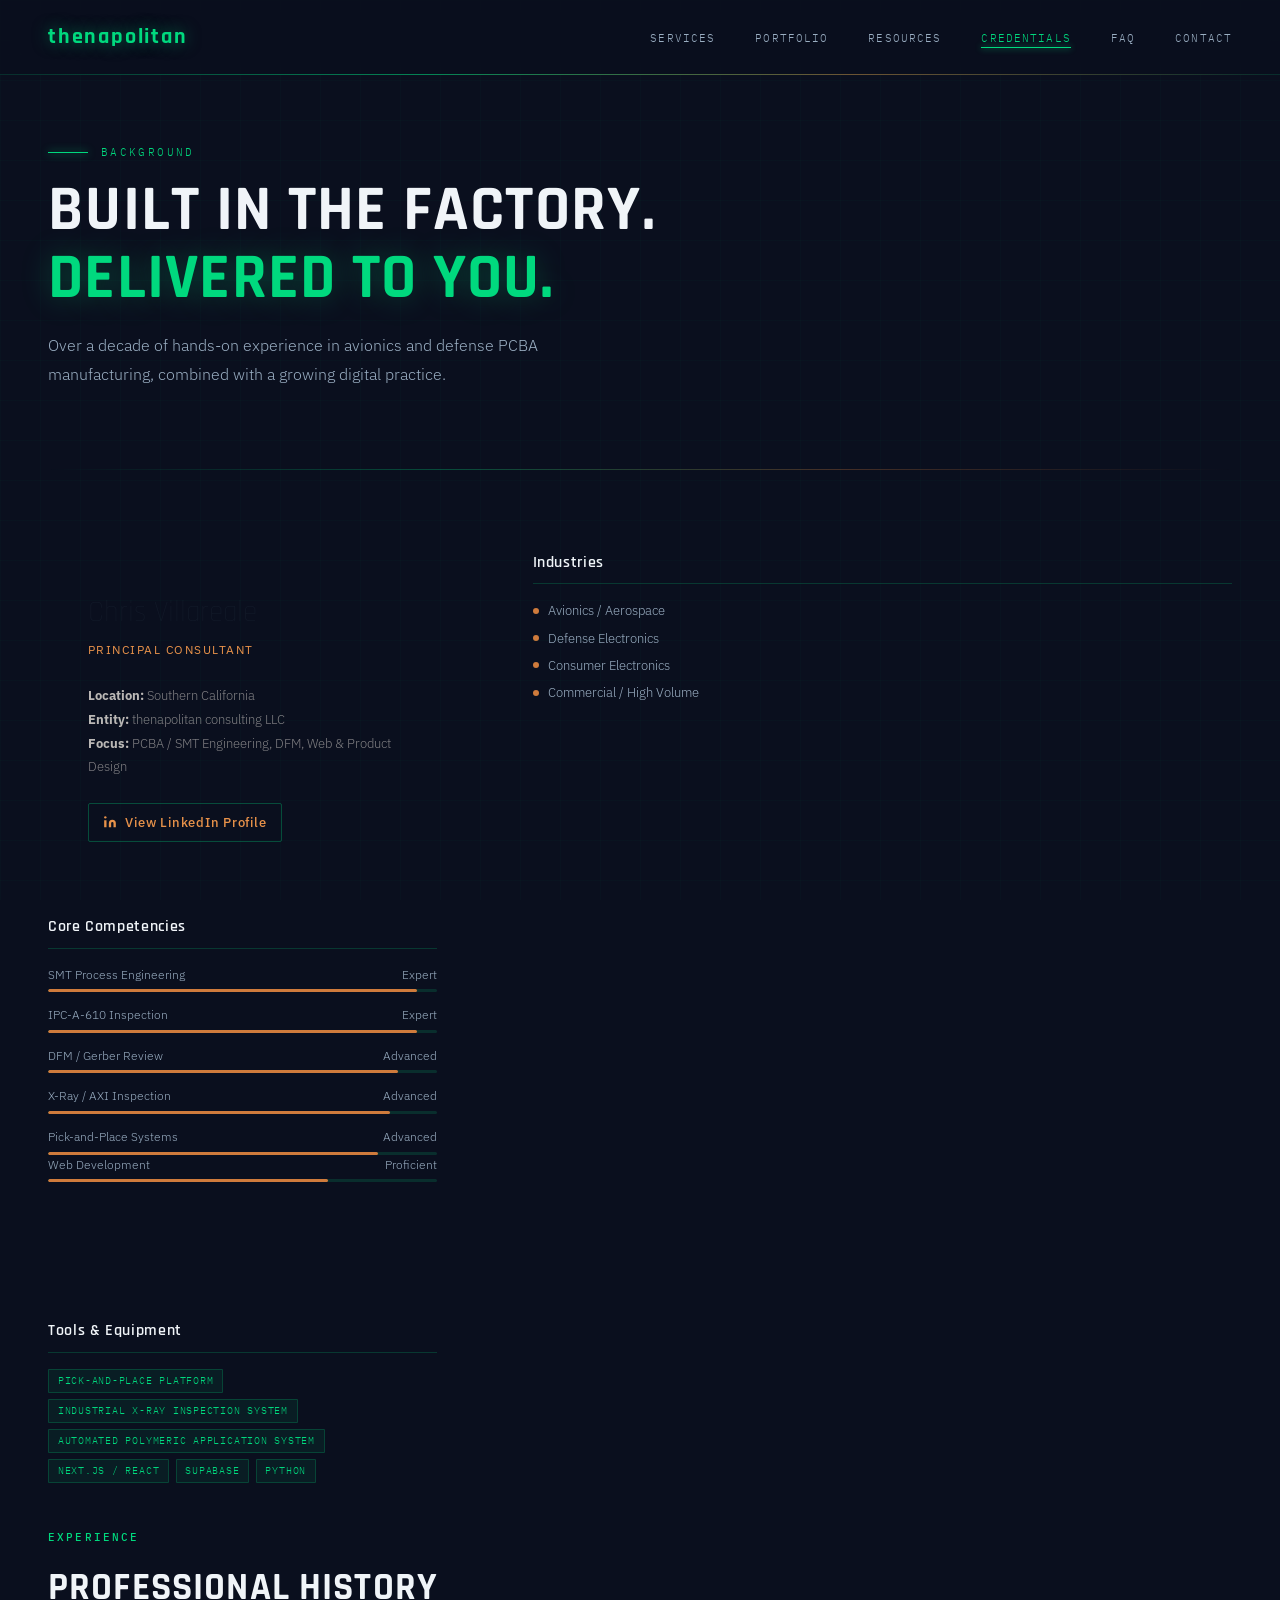
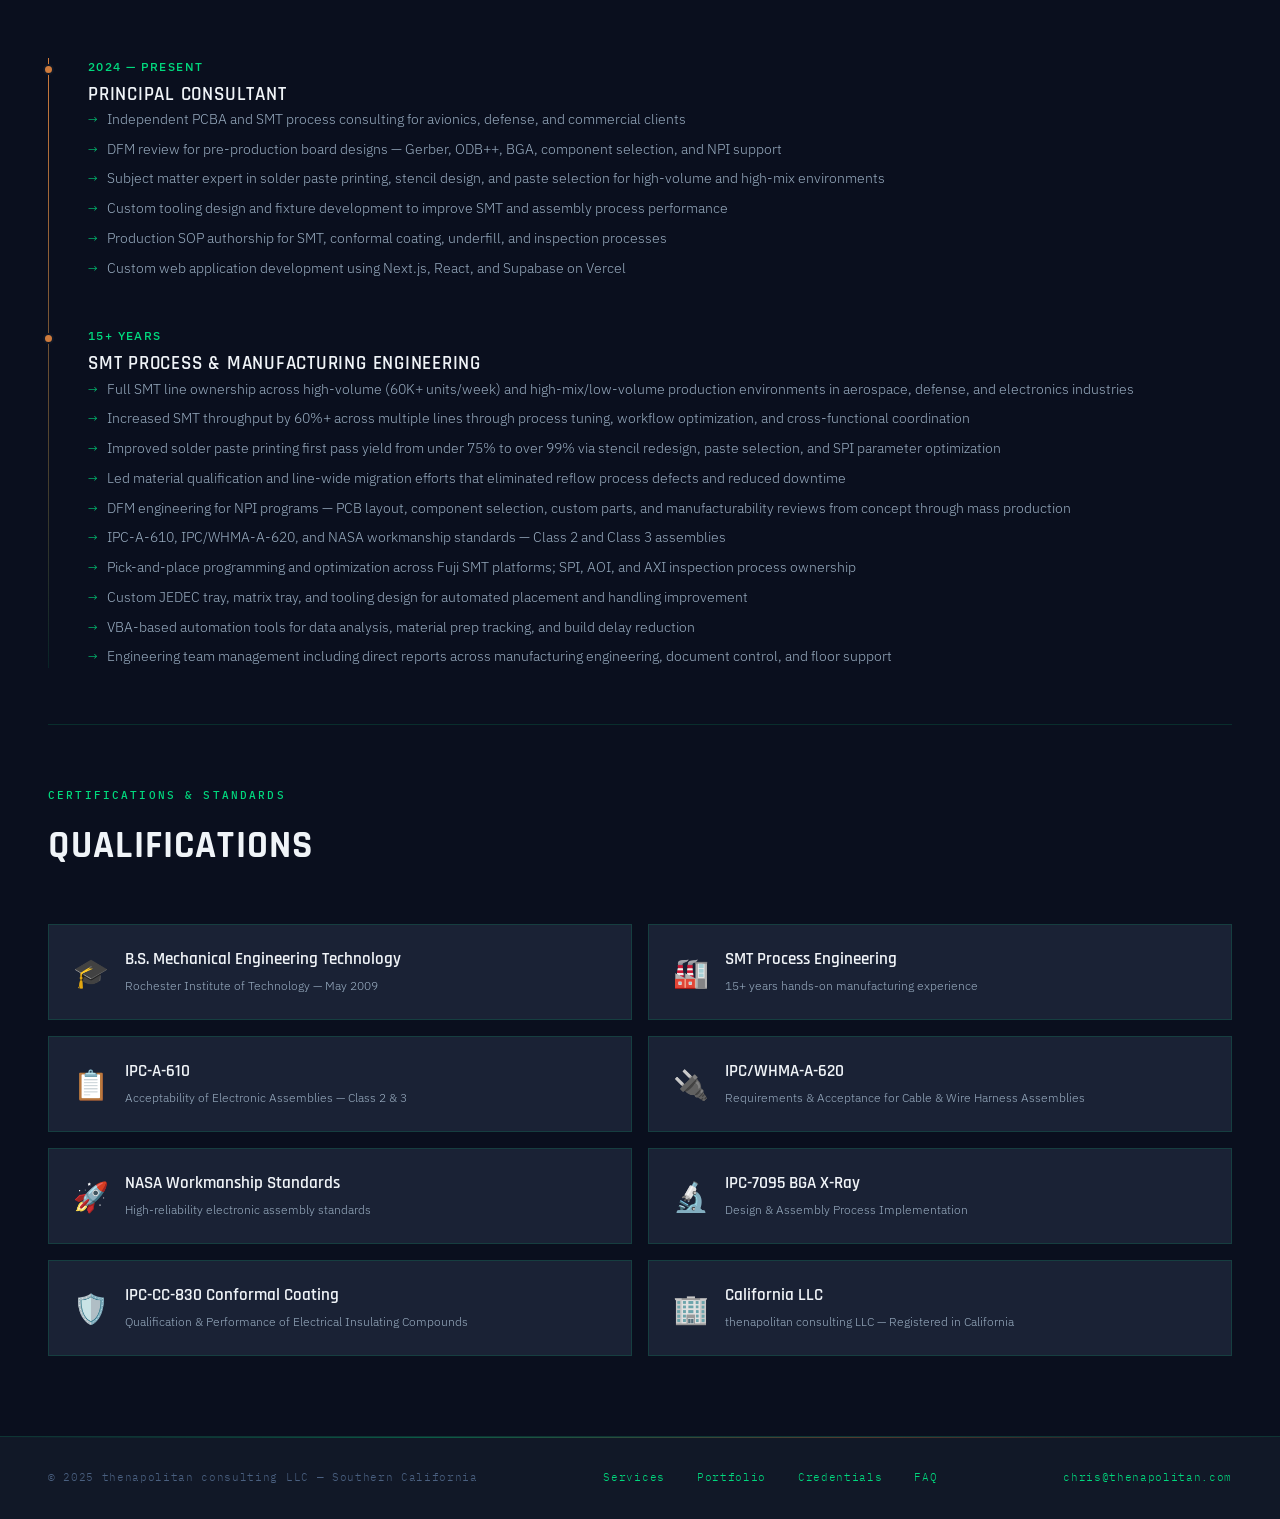
==== commit e5298fdd: "Site update - 2026-03-19 15:25" ====
--- a/credentials.html
+++ b/credentials.html
@@ -349,25 +349,29 @@
             <h3>Principal Consultant</h3>
             <ul class="timeline-bullets">
               <li>Independent PCBA and SMT process consulting for avionics, defense, and commercial clients</li>
-              <li>DFM review services for pre-production board designs — Gerber, ODB++, and BGA analysis</li>
+              <li>DFM review for pre-production board designs — Gerber, ODB++, BGA, component selection, and NPI support</li>
+              <li>Subject matter expert in solder paste printing, stencil design, and paste selection for high-volume and high-mix environments</li>
+              <li>Custom tooling design and fixture development to improve SMT and assembly process performance</li>
+              <li>Production SOP authorship for SMT, conformal coating, underfill, and inspection processes</li>
               <li>Custom web application development using Next.js, React, and Supabase on Vercel</li>
-              <li>SolidWorks CAD design and FDM prototyping for enclosures and custom hardware</li>
-              <li>Production SOP development for polymeric application processes including conformal coating and underfill</li>
             </ul>
           </div>
 
           <div class="timeline-item">
             <div class="timeline-dot"></div>
-            <div class="timeline-date">10+ Years</div>
+            <div class="timeline-date">15+ Years</div>
             <h3>SMT Process &amp; Manufacturing Engineering</h3>
             <ul class="timeline-bullets">
-              <li>SMT process engineering across high-mix/low-volume and high-volume production environments</li>
-              <li>Pick-and-place programming, feeder management, and process optimization</li>
-              <li>X-ray and AXI inspection program ownership and SOP authorship</li>
-              <li>Conformal coating, underfill, and staking — automated and manual application processes</li>
-              <li>IPC-A-610 acceptance criteria ownership for Class 2 and Class 3 assemblies</li>
-              <li>DFM review and first article inspection collaboration with engineering and quality teams</li>
-              <li>Team lead responsibilities including direct reports and cross-functional process improvement</li>
+              <li>Full SMT line ownership across high-volume (60K+ units/week) and high-mix/low-volume production environments in aerospace, defense, and electronics industries</li>
+              <li>Increased SMT throughput by 60%+ across multiple lines through process tuning, workflow optimization, and cross-functional coordination</li>
+              <li>Improved solder paste printing first pass yield from under 75% to over 99% via stencil redesign, paste selection, and SPI parameter optimization</li>
+              <li>Led material qualification and line-wide migration efforts that eliminated reflow process defects and reduced downtime</li>
+              <li>DFM engineering for NPI programs — PCB layout, component selection, custom parts, and manufacturability reviews from concept through mass production</li>
+              <li>IPC-A-610, IPC/WHMA-A-620, and NASA workmanship standards — Class 2 and Class 3 assemblies</li>
+              <li>Pick-and-place programming and optimization across Fuji SMT platforms; SPI, AOI, and AXI inspection process ownership</li>
+              <li>Custom JEDEC tray, matrix tray, and tooling design for automated placement and handling improvement</li>
+              <li>VBA-based automation tools for data analysis, material prep tracking, and build delay reduction</li>
+              <li>Engineering team management including direct reports across manufacturing engineering, document control, and floor support</li>
             </ul>
           </div>
 
@@ -380,17 +384,38 @@
 
         <div class="cert-grid">
           <div class="cert-card">
+            <div class="cert-icon">🎓</div>
+            <div>
+              <div class="cert-name">B.S. Mechanical Engineering Technology</div>
+              <div class="cert-issuer">Rochester Institute of Technology — May 2009</div>
+            </div>
+          </div>
+          <div class="cert-card">
+            <div class="cert-icon">🏭</div>
+            <div>
+              <div class="cert-name">SMT Process Engineering</div>
+              <div class="cert-issuer">15+ years hands-on manufacturing experience</div>
+            </div>
+          </div>
+          <div class="cert-card">
             <div class="cert-icon">📋</div>
             <div>
-              <div class="cert-name">IPC-A-610 Certified</div>
-              <div class="cert-issuer">IPC — Acceptability of Electronic Assemblies</div>
-            </div>
-          </div>
-          <div class="cert-card">
-            <div class="cert-icon">🏭</div>
-            <div>
-              <div class="cert-name">SMT Process Engineering</div>
-              <div class="cert-issuer">10+ years hands-on manufacturing experience</div>
+              <div class="cert-name">IPC-A-610</div>
+              <div class="cert-issuer">Acceptability of Electronic Assemblies — Class 2 &amp; 3</div>
+            </div>
+          </div>
+          <div class="cert-card">
+            <div class="cert-icon">🔌</div>
+            <div>
+              <div class="cert-name">IPC/WHMA-A-620</div>
+              <div class="cert-issuer">Requirements &amp; Acceptance for Cable &amp; Wire Harness Assemblies</div>
+            </div>
+          </div>
+          <div class="cert-card">
+            <div class="cert-icon">🚀</div>
+            <div>
+              <div class="cert-name">NASA Workmanship Standards</div>
+              <div class="cert-issuer">High-reliability electronic assembly standards</div>
             </div>
           </div>
           <div class="cert-card">
@@ -412,13 +437,6 @@
             <div>
               <div class="cert-name">California LLC</div>
               <div class="cert-issuer">thenapolitan consulting LLC — Registered in California</div>
-            </div>
-          </div>
-          <div class="cert-card">
-            <div class="cert-icon">🎓</div>
-            <div>
-              <div class="cert-name">SolidWorks 3DExperience</div>
-              <div class="cert-issuer">Active subscription — parametric CAD &amp; assembly modeling</div>
             </div>
           </div>
         </div>
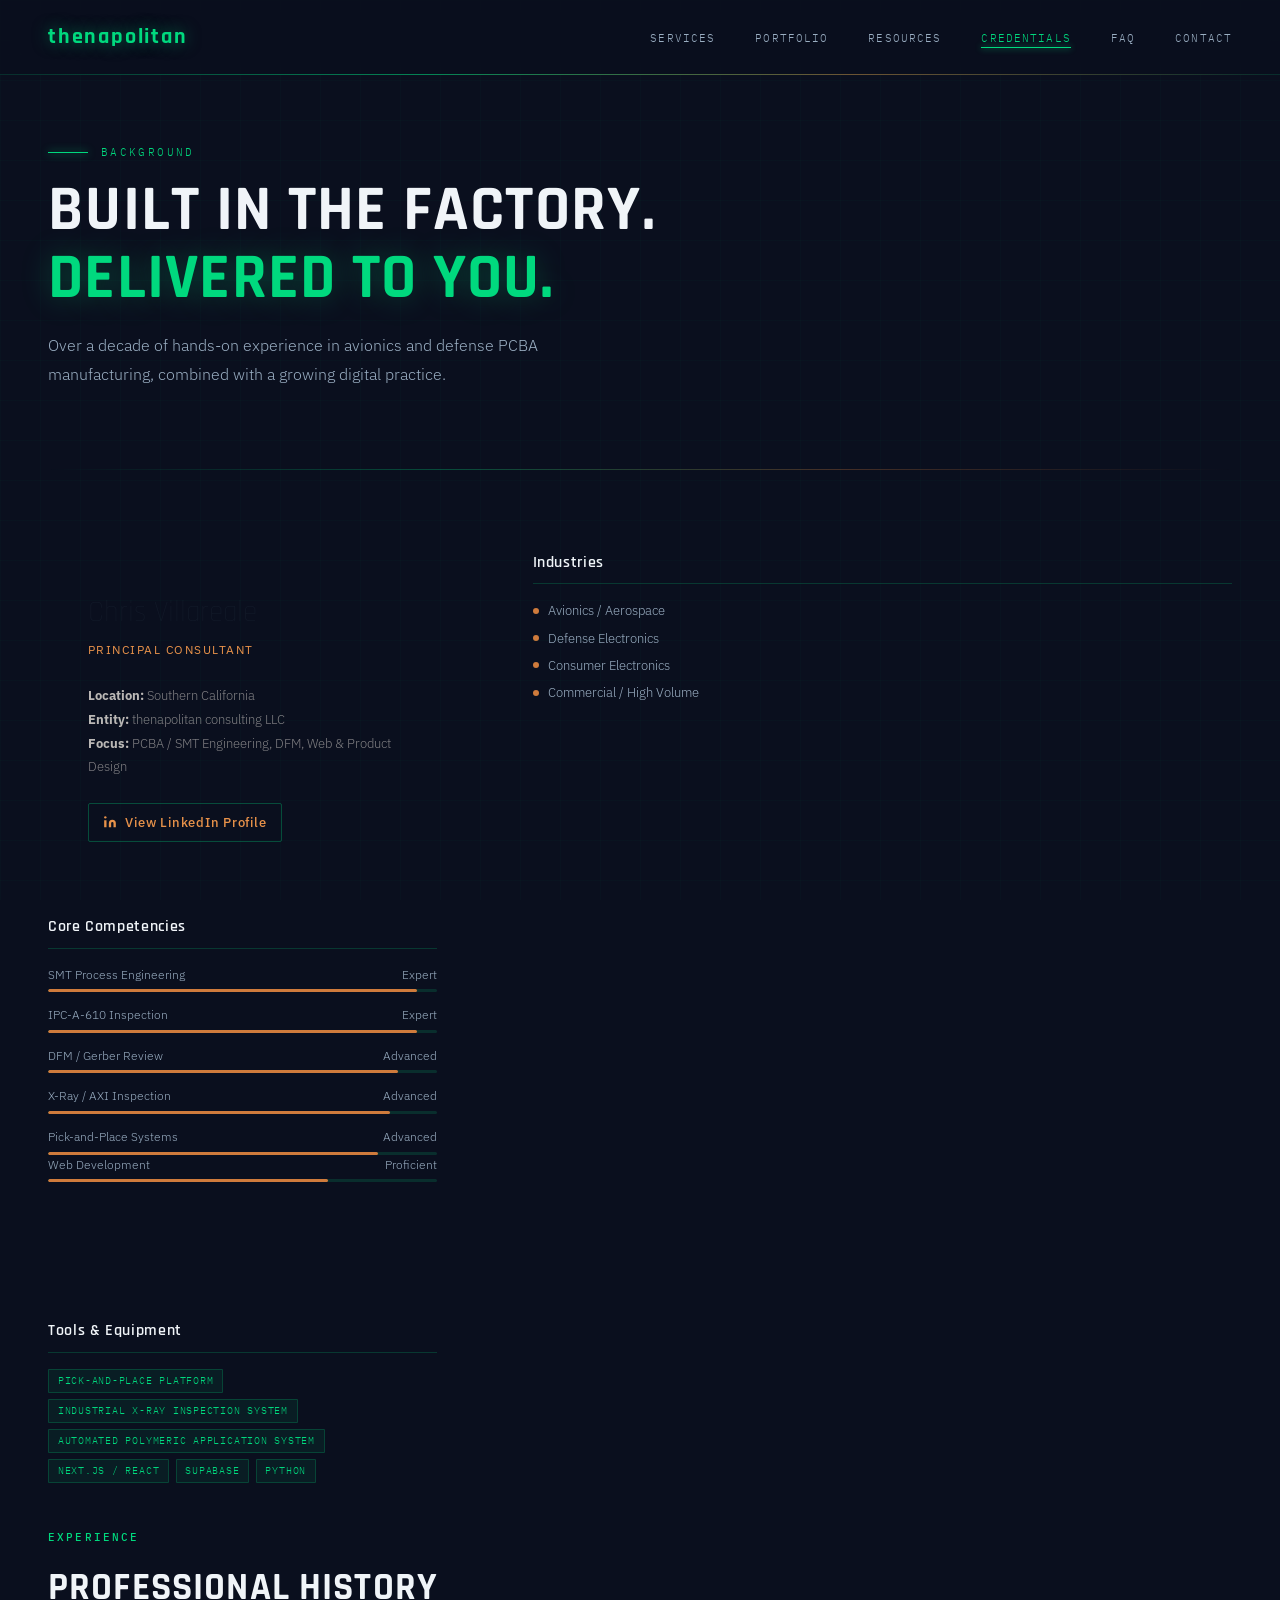
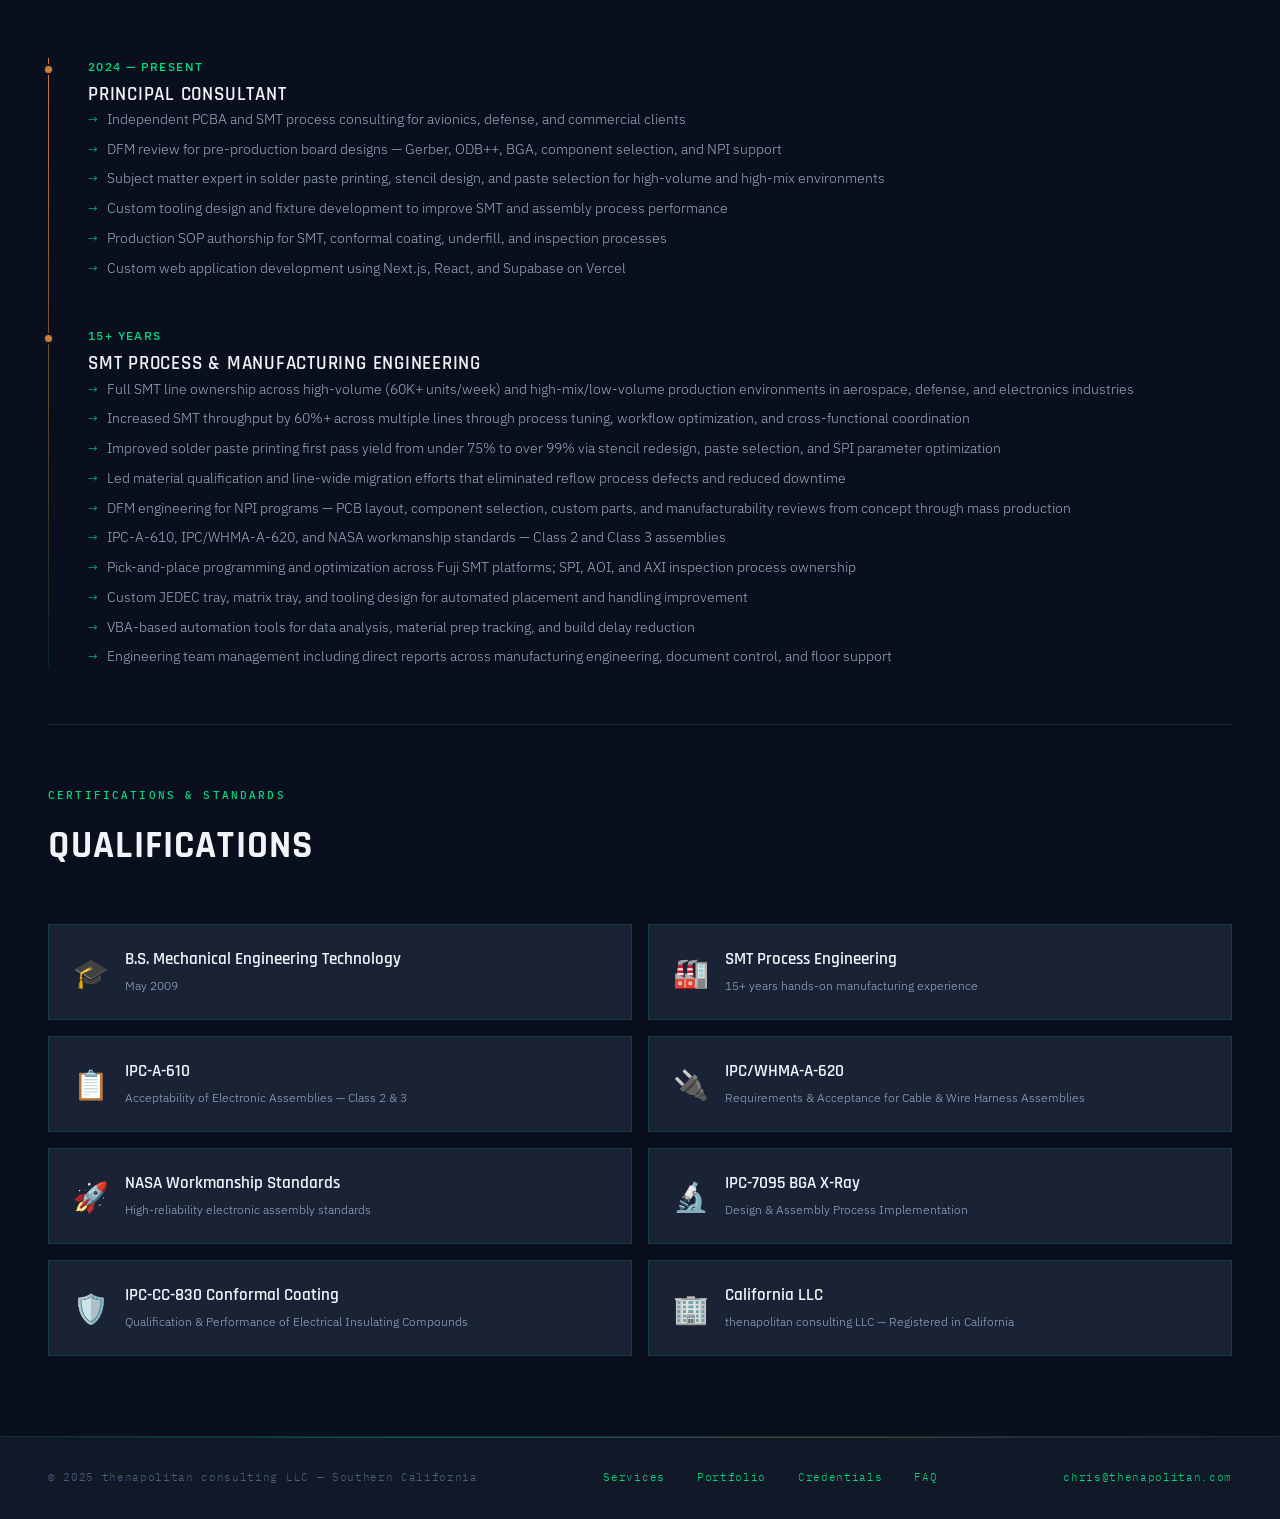
==== commit 93ccd372: "Site update - 2026-03-19 15:45" ====
--- a/credentials.html
+++ b/credentials.html
@@ -387,7 +387,7 @@
             <div class="cert-icon">🎓</div>
             <div>
               <div class="cert-name">B.S. Mechanical Engineering Technology</div>
-              <div class="cert-issuer">Rochester Institute of Technology — May 2009</div>
+              <div class="cert-issuer">May 2009</div>
             </div>
           </div>
           <div class="cert-card">
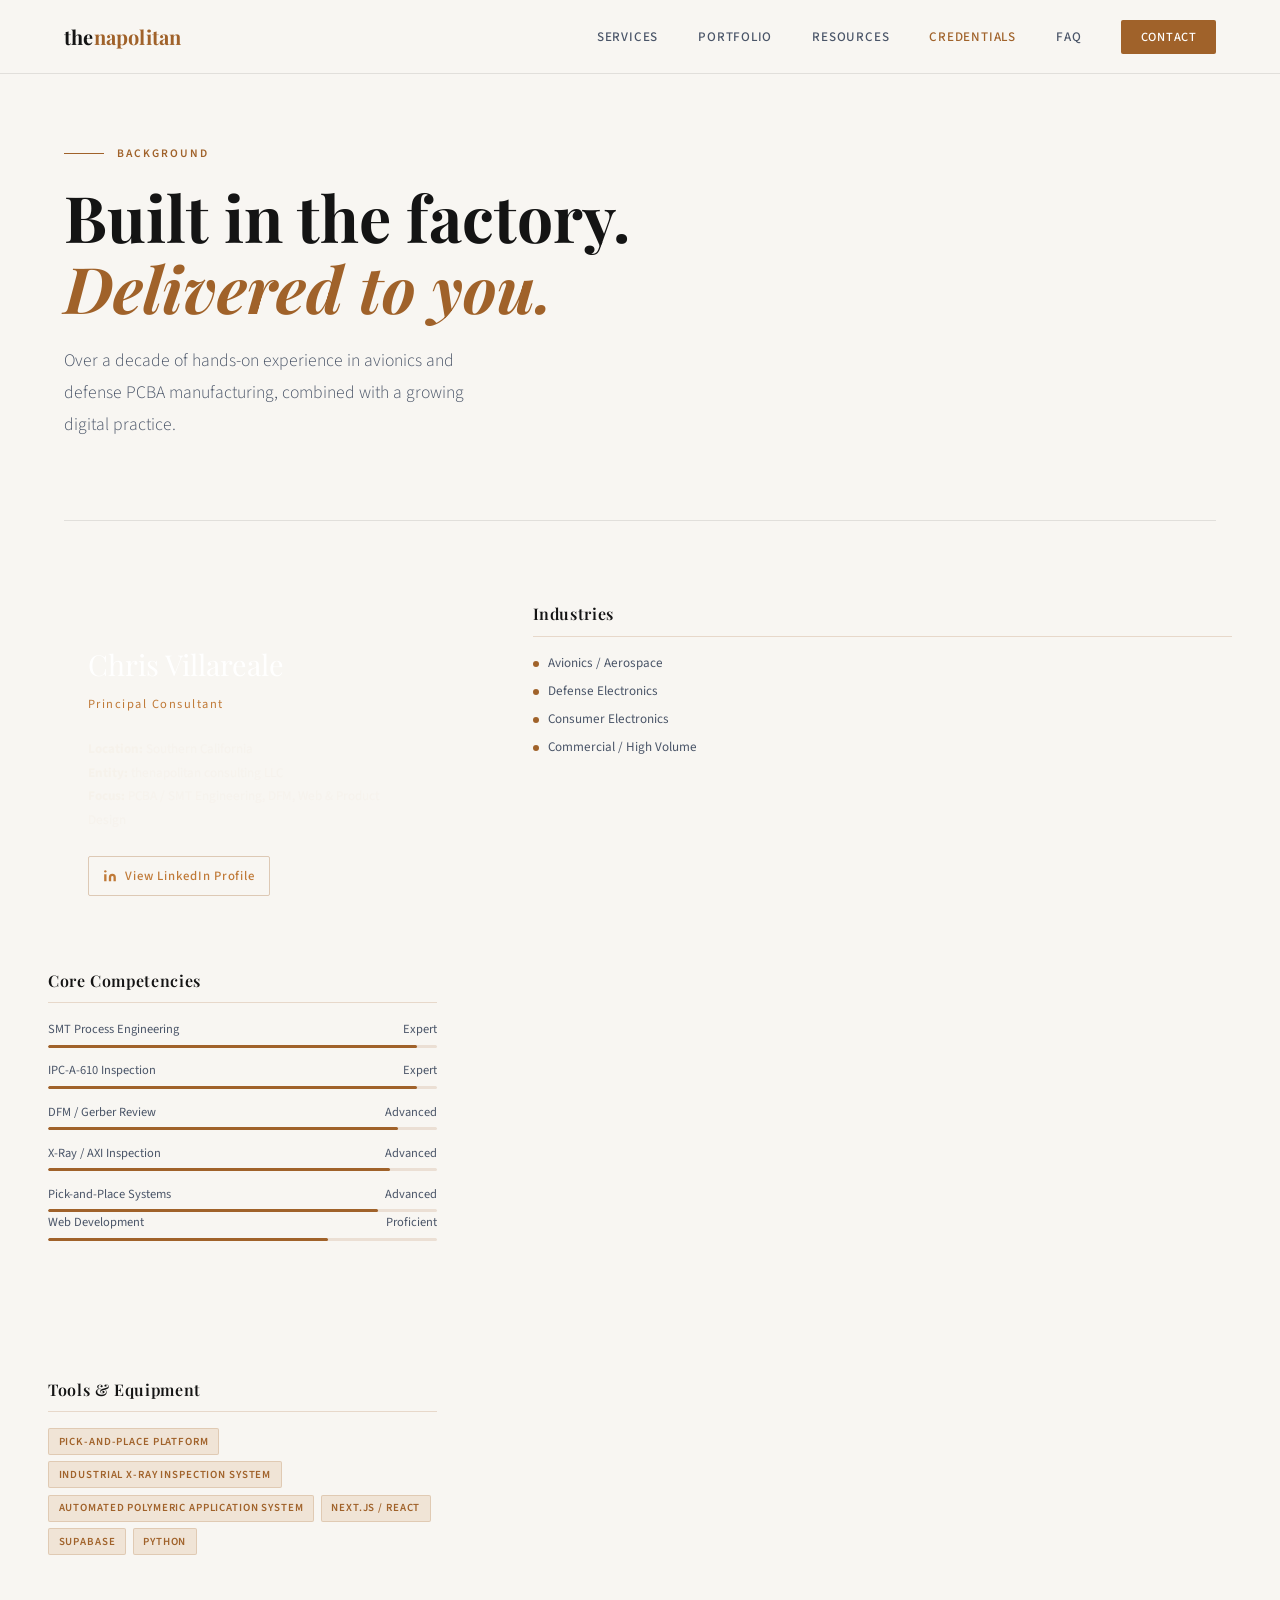
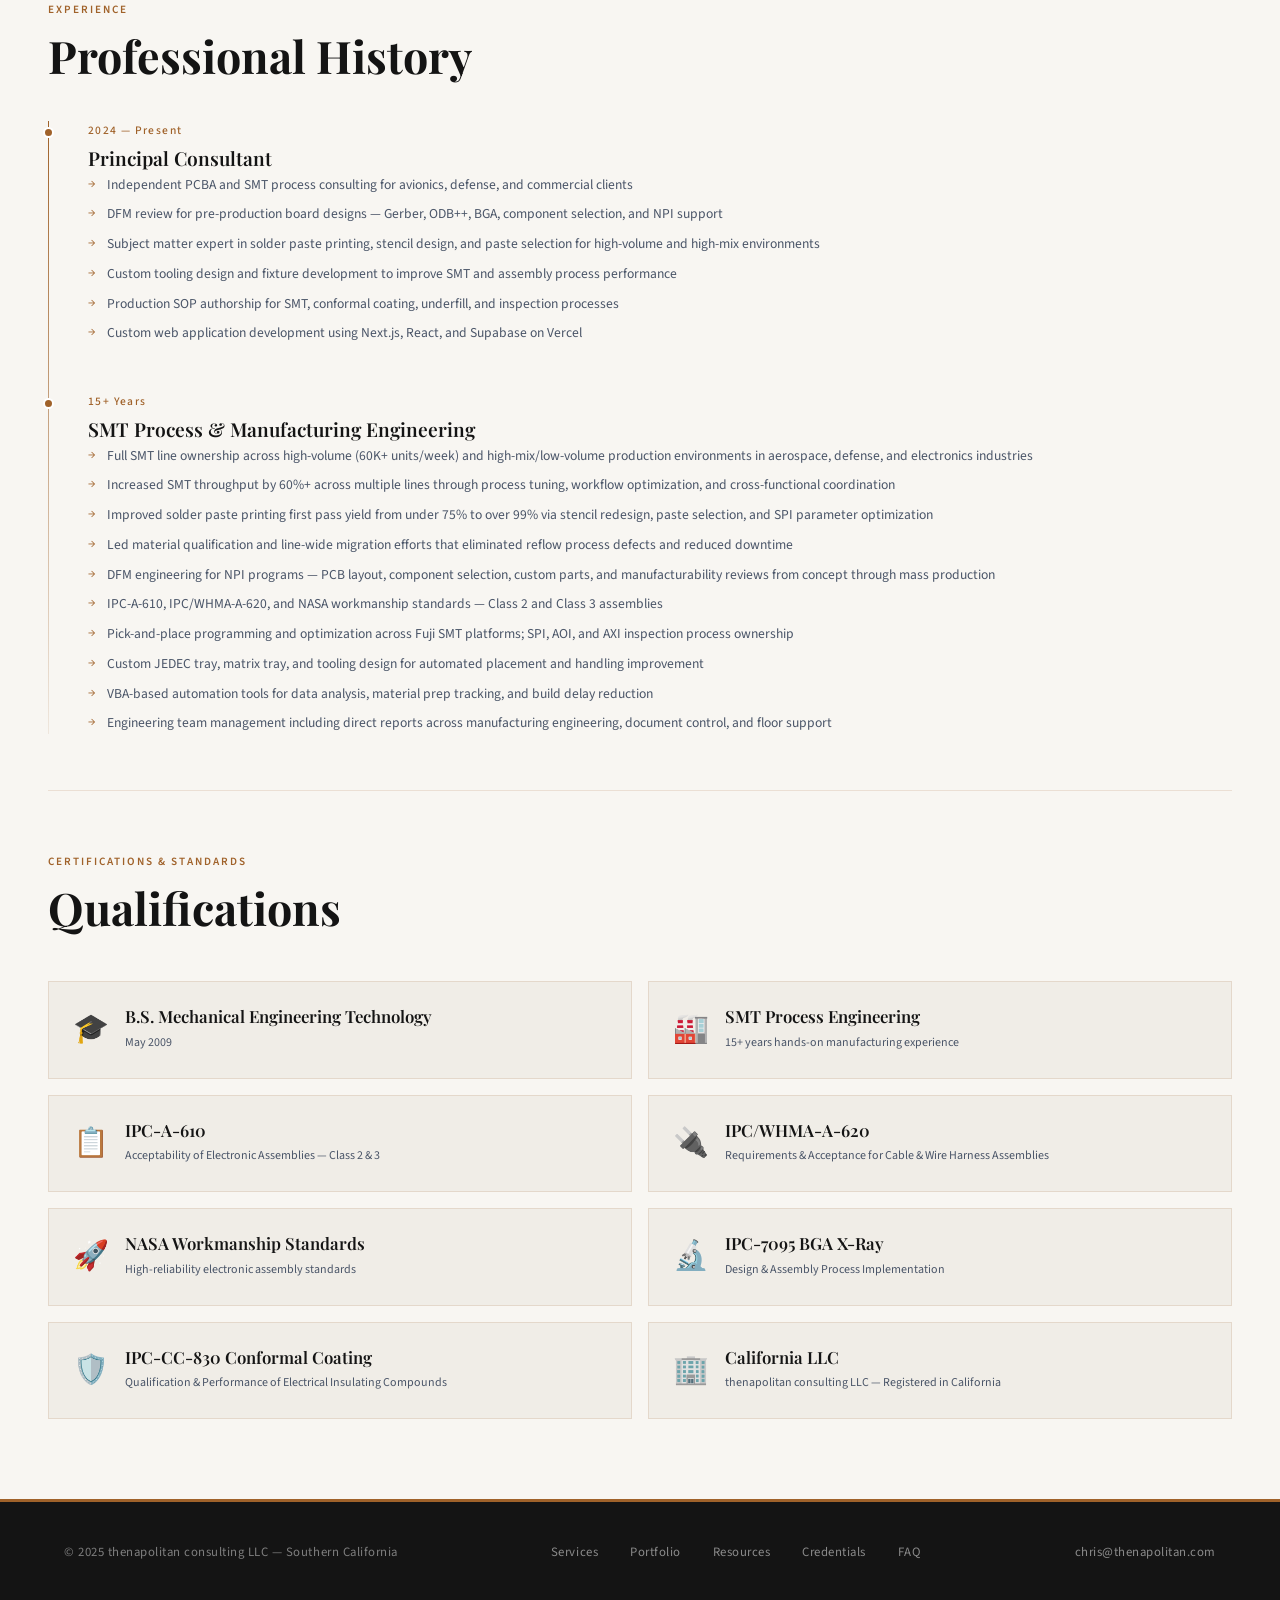
==== commit c4a78f63: "Site update - 2026-03-19 16:01" ====
--- a/credentials.html
+++ b/credentials.html
@@ -20,16 +20,16 @@
     .creds-sidebar {}
 
     .bio-block {
-      background: var(--substrate);
+      background: var(--parchment);
       padding: 2.5rem;
       margin-bottom: 2rem;
     }
 
     .bio-name {
-      font-family: 'Rajdhani', sans-serif;
+      font-family: 'Playfair Display', serif;
       font-size: 1.8rem;
       font-weight: 300;
-      color: var(--substrate-lt);
+      color: var(--white);
       margin-bottom: 0.3rem;
     }
 
@@ -37,7 +37,7 @@
       font-size: 0.78rem;
       font-weight: 400;
       letter-spacing: 0.12em;
-      text-transform: uppercase;
+      
       color: var(--copper-lt);
       margin-bottom: 1.5rem;
     }
@@ -55,14 +55,14 @@
     }
 
     .sidebar-section h4 {
-      font-family: 'Rajdhani', sans-serif;
+      font-family: 'Playfair Display', serif;
       font-size: 1rem;
       font-weight: 600;
-      color: var(--silk);
+      color: var(--ink);
       letter-spacing: 0.04em;
       margin-bottom: 1rem;
       padding-bottom: 0.5rem;
-      border-bottom: 1px solid rgba(0,217,126,0.2);
+      border-bottom: 1px solid rgba(160,98,42,0.2);
     }
 
     .skill-bar-list { display: flex; flex-direction: column; gap: 0.8rem; }
@@ -73,13 +73,13 @@
       display: flex;
       justify-content: space-between;
       font-size: 0.78rem;
-      color: var(--silk-dim);
+      color: var(--slate);
       margin-bottom: 0.3rem;
     }
 
     .skill-bar-track {
       height: 3px;
-      background: rgba(0,217,126,0.15);
+      background: rgba(160,98,42,0.15);
       border-radius: 2px;
       overflow: hidden;
     }
@@ -102,7 +102,7 @@
       align-items: center;
       gap: 0.6rem;
       font-size: 0.82rem;
-      color: var(--silk-dim);
+      color: var(--slate);
     }
 
     .industry-item::before {
@@ -126,7 +126,7 @@
       top: 0;
       bottom: 0;
       width: 1px;
-      background: linear-gradient(to bottom, var(--copper), rgba(0,217,126,0.1));
+      background: linear-gradient(to bottom, var(--copper), rgba(160,98,42,0.1));
     }
 
     .timeline-item {
@@ -145,15 +145,15 @@
       height: 11px;
       background: var(--copper);
       border-radius: 50%;
-      border: 2px solid var(--substrate-lt);
+      border: 2px solid var(--white);
     }
 
     .timeline-date {
       font-size: 0.72rem;
       font-weight: 500;
       letter-spacing: 0.12em;
-      text-transform: uppercase;
-      color: var(--mask-green);
+      
+      color: var(--copper);
       margin-bottom: 0.4rem;
     }
 
@@ -164,7 +164,7 @@
 
     .timeline-company {
       font-size: 0.85rem;
-      color: var(--silk-dim);
+      color: var(--slate);
       margin-bottom: 1rem;
     }
 
@@ -177,7 +177,7 @@
 
     .timeline-bullets li {
       font-size: 0.85rem;
-      color: var(--silk-dim);
+      color: var(--slate);
       line-height: 1.6;
       padding-left: 1.2rem;
       position: relative;
@@ -187,7 +187,7 @@
       content: '→';
       position: absolute;
       left: 0;
-      color: var(--mask-green);
+      color: var(--copper);
       font-size: 0.75rem;
     }
 
@@ -199,8 +199,8 @@
     }
 
     .cert-card {
-      background: var(--substrate-md);
-      border: 1px solid rgba(0,217,126,0.15);
+      background: var(--parchment-dk);
+      border: 1px solid rgba(160,98,42,0.15);
       padding: 1.5rem;
       display: flex;
       gap: 1rem;
@@ -210,22 +210,22 @@
     .cert-icon { font-size: 1.8rem; flex-shrink: 0; }
 
     .cert-name {
-      font-family: 'Rajdhani', sans-serif;
+      font-family: 'Playfair Display', serif;
       font-size: 1.05rem;
       font-weight: 600;
-      color: var(--silk);
+      color: var(--ink);
       line-height: 1.3;
     }
 
     .cert-issuer {
       font-size: 0.75rem;
-      color: var(--silk-dim);
+      color: var(--slate);
       margin-top: 0.3rem;
     }
 
     .section-divider {
       height: 1px;
-      background: rgba(0,217,126,0.15);
+      background: rgba(160,98,42,0.15);
       margin: 3.5rem 0;
     }
 
@@ -240,14 +240,14 @@
 <body>
 
   <nav>
-    <a href="index.html" class="nav-logo"><span>thenapolitan</span></a>
+    <a href="index.html" class="nav-logo">the<span>napolitan</span></a>
     <ul class="nav-links">
       <li><a href="services.html">Services</a></li>
       <li><a href="portfolio.html">Portfolio</a></li>
       <li><a href="resources.html">Resources</a></li>
       <li><a href="credentials.html" class="active">Credentials</a></li>
       <li><a href="faq.html">FAQ</a></li>
-      <li><a href="index.html#contact">Contact</a></li>
+      <li><a href="index.html#contact" class="nav-cta">Contact</a></li>
     </ul>
   </nav>
 
@@ -272,9 +272,9 @@
             <strong>Entity:</strong> thenapolitan consulting LLC<br/>
             <strong>Focus:</strong> PCBA / SMT Engineering, DFM, Web &amp; Product Design<br/><br/>
             <a href="https://www.linkedin.com/in/christophervillareale" target="_blank" rel="noopener"
-               style="display:inline-flex;align-items:center;gap:0.5rem;color:var(--copper-lt);text-decoration:none;font-size:0.8rem;font-weight:500;letter-spacing:0.06em;border:1px solid rgba(0,217,126,0.3);padding:0.45rem 0.9rem;border-radius:2px;transition:all 0.2s;"
+               style="display:inline-flex;align-items:center;gap:0.5rem;color:var(--copper-lt);text-decoration:none;font-size:0.8rem;font-weight:500;letter-spacing:0.06em;border:1px solid rgba(160,98,42,0.3);padding:0.45rem 0.9rem;border-radius:2px;transition:all 0.2s;"
                onmouseover="this.style.borderColor='var(--copper-lt)';this.style.color='white'"
-               onmouseout="this.style.borderColor='rgba(0,217,126,0.3)';this.style.color='var(--copper-lt)'">
+               onmouseout="this.style.borderColor='rgba(160,98,42,0.3)';this.style.color='var(--copper-lt)'">
               <svg width="14" height="14" viewBox="0 0 24 24" fill="currentColor"><path d="M16 8a6 6 0 016 6v7h-4v-7a2 2 0 00-2-2 2 2 0 00-2 2v7h-4v-7a6 6 0 016-6zM2 9h4v12H2z"/><circle cx="4" cy="4" r="2"/></svg>
               View LinkedIn Profile
             </a>
@@ -450,6 +450,7 @@
     <div class="footer-links">
       <a href="services.html">Services</a>
       <a href="portfolio.html">Portfolio</a>
+      <a href="resources.html">Resources</a>
       <a href="credentials.html">Credentials</a>
       <a href="faq.html">FAQ</a>
     </div>
--- a/styles.css
+++ b/styles.css
@@ -1,48 +1,50 @@
-@import url('https://fonts.googleapis.com/css2?family=Rajdhani:wght@400;500;600;700&family=IBM+Plex+Sans:ital,wght@0,300;0,400;0,500;1,300&family=IBM+Plex+Mono:wght@300;400;500&display=swap');
+@import url('https://fonts.googleapis.com/css2?family=Playfair+Display:ital,wght@0,400;0,600;0,700;1,400;1,600&family=Source+Sans+3:wght@300;400;500;600&display=swap');
 
 :root {
-  --substrate:    #0A0F1E;
-  --substrate-lt: #111827;
-  --substrate-md: #1a2235;
-  --mask-green:   #00D97E;
-  --mask-dim:     #00a862;
-  --mask-glow:    rgba(0,217,126,0.15);
-  --copper:       #CF7B3C;
-  --copper-lt:    #E8924A;
-  --copper-glow:  rgba(207,123,60,0.2);
-  --gold:         #E8B84B;
-  --silk:         #F0F4F8;
-  --silk-dim:     #9aaec2;
-  --silk-muted:   #4a6080;
-  --border:       rgba(0,217,126,0.15);
-  --border-cu:    rgba(207,123,60,0.3);
+  /* Light palette */
+  --parchment:   #F8F6F2;
+  --parchment-dk:#F0EDE7;
+  --white:       #FFFFFF;
+
+  /* Dark palette */
+  --ink:         #141414;
+  --ink-lt:      #2C2C2C;
+  --slate:       #4A5568;
+  --slate-lt:    #718096;
+
+  /* Navy sections */
+  --navy:        #0F1C2E;
+  --navy-lt:     #162540;
+  --navy-rule:   rgba(255,255,255,0.08);
+
+  /* Copper accent */
+  --copper:      #A0622A;
+  --copper-lt:   #C07A38;
+  --copper-pale: #F0E4D6;
+  --copper-rule: rgba(160,98,42,0.2);
+
+  /* Functional */
+  --border:      rgba(20,20,20,0.1);
+  --border-strong: rgba(20,20,20,0.2);
+  --shadow-sm:   0 1px 3px rgba(20,20,20,0.08);
+  --shadow-md:   0 4px 16px rgba(20,20,20,0.1);
+  --shadow-lg:   0 12px 40px rgba(20,20,20,0.12);
 }
 
 *, *::before, *::after { box-sizing: border-box; margin: 0; padding: 0; }
 html { scroll-behavior: smooth; }
 
 body {
-  background: var(--substrate);
-  color: var(--silk);
-  font-family: 'IBM Plex Sans', sans-serif;
-  font-weight: 300;
-  line-height: 1.6;
+  background: var(--parchment);
+  color: var(--ink);
+  font-family: 'Source Sans 3', sans-serif;
+  font-weight: 400;
+  line-height: 1.65;
   overflow-x: hidden;
-}
-
-body::before {
-  content: '';
-  position: fixed;
-  inset: 0;
-  background-image:
-    linear-gradient(rgba(0,217,126,0.025) 1px, transparent 1px),
-    linear-gradient(90deg, rgba(0,217,126,0.025) 1px, transparent 1px);
-  background-size: 40px 40px;
-  pointer-events: none;
-  z-index: 0;
-}
-
-/* NAV */
+  -webkit-font-smoothing: antialiased;
+}
+
+/* ─── NAV ─── */
 nav {
   position: fixed;
   top: 0; left: 0; right: 0;
@@ -50,84 +52,69 @@
   display: flex;
   align-items: center;
   justify-content: space-between;
-  padding: 1.2rem 3rem;
-  background: rgba(10,15,30,0.94);
+  padding: 1.25rem 4rem;
+  background: rgba(248,246,242,0.96);
   backdrop-filter: blur(12px);
   border-bottom: 1px solid var(--border);
 }
 
-nav::after {
-  content: '';
-  position: absolute;
-  bottom: -1px; left: 0; right: 0;
-  height: 1px;
-  background: linear-gradient(90deg, transparent, var(--mask-green), var(--copper), transparent);
-  opacity: 0.5;
-}
-
 .nav-logo {
-  font-family: 'Rajdhani', sans-serif;
-  font-size: 1.4rem;
+  font-family: 'Playfair Display', serif;
+  font-size: 1.25rem;
   font-weight: 700;
-  letter-spacing: 0.08em;
-  color: var(--silk);
+  letter-spacing: 0.01em;
+  color: var(--ink);
   text-decoration: none;
-  text-transform: lowercase;
-}
-
-.nav-logo span {
-  color: var(--mask-green);
-  text-shadow: 0 0 16px rgba(0,217,126,0.5);
-}
+}
+
+.nav-logo span { color: var(--copper); }
 
 .nav-links {
   display: flex;
   gap: 2.5rem;
   list-style: none;
+  align-items: center;
 }
 
 .nav-links a {
-  font-family: 'IBM Plex Mono', monospace;
-  font-size: 0.7rem;
-  letter-spacing: 0.1em;
-  text-transform: uppercase;
-  color: var(--silk-dim);
+  font-size: 0.82rem;
+  font-weight: 500;
+  letter-spacing: 0.06em;
+  text-transform: uppercase;
+  color: var(--slate);
   text-decoration: none;
   transition: color 0.2s;
+}
+
+.nav-links a:hover,
+.nav-links a.active { color: var(--copper); }
+
+.nav-cta {
+  background: var(--copper) !important;
+  color: white !important;
+  padding: 0.5rem 1.2rem;
+  border-radius: 2px;
+  font-size: 0.78rem !important;
+  transition: background 0.2s !important;
+}
+
+.nav-cta:hover { background: var(--ink) !important; color: white !important; }
+
+/* ─── PAGE HERO ─── */
+.page-hero {
+  padding: 9rem 4rem 5rem;
   position: relative;
-  padding-bottom: 3px;
-}
-
-.nav-links a::after {
-  content: '';
-  position: absolute;
-  bottom: 0; left: 0; right: 0;
-  height: 1px;
-  background: var(--mask-green);
-  box-shadow: 0 0 6px var(--mask-green);
-  transform: scaleX(0);
-  transition: transform 0.2s;
-}
-
-.nav-links a:hover,
-.nav-links a.active { color: var(--mask-green); }
-.nav-links a:hover::after,
-.nav-links a.active::after { transform: scaleX(1); }
-
-/* PAGE HERO */
-.page-hero {
-  padding: 9rem 3rem 5rem;
-  position: relative;
-  z-index: 1;
+  overflow: hidden;
+  background: var(--parchment);
 }
 
 .page-eyebrow {
-  font-family: 'IBM Plex Mono', monospace;
-  font-size: 0.68rem;
-  letter-spacing: 0.22em;
-  text-transform: uppercase;
-  color: var(--mask-green);
-  margin-bottom: 1rem;
+  font-size: 0.72rem;
+  font-weight: 600;
+  letter-spacing: 0.18em;
+  text-transform: uppercase;
+  color: var(--copper);
+  margin-bottom: 1.2rem;
   display: flex;
   align-items: center;
   gap: 0.8rem;
@@ -138,95 +125,103 @@
   display: block;
   width: 2.5rem;
   height: 1px;
-  background: var(--mask-green);
-  box-shadow: 0 0 8px var(--mask-green);
+  background: var(--copper);
 }
 
 .page-hero h1 {
-  font-family: 'Rajdhani', sans-serif;
-  font-size: clamp(2.5rem, 5vw, 4.5rem);
+  font-family: 'Playfair Display', serif;
+  font-size: clamp(2.8rem, 5vw, 4.5rem);
   font-weight: 700;
-  line-height: 1.05;
-  color: var(--silk);
-  letter-spacing: 0.02em;
-  text-transform: uppercase;
+  line-height: 1.1;
+  color: var(--ink);
   max-width: 18ch;
 }
 
 .page-hero h1 em {
-  font-style: normal;
-  color: var(--mask-green);
-  text-shadow: 0 0 30px rgba(0,217,126,0.3);
+  font-style: italic;
+  color: var(--copper);
 }
 
 .page-hero-sub {
-  font-size: 1rem;
-  color: var(--silk-dim);
+  font-size: 1.1rem;
+  color: var(--slate);
   max-width: 54ch;
-  margin-top: 1.2rem;
+  margin-top: 1.4rem;
   line-height: 1.8;
-}
-
-/* SHARED */
+  font-weight: 300;
+}
+
+/* ─── SHARED ─── */
 .divider {
   height: 1px;
-  background: linear-gradient(90deg, transparent, var(--mask-green), var(--copper), transparent);
-  margin: 0 3rem;
-  opacity: 0.3;
-  position: relative;
-  z-index: 1;
+  background: var(--border);
+  margin: 0 4rem;
+}
+
+.divider-copper {
+  height: 1px;
+  background: linear-gradient(90deg, transparent, var(--copper), transparent);
+  margin: 0 4rem;
+  opacity: 0.4;
 }
 
 .section-label {
-  font-family: 'IBM Plex Mono', monospace;
-  font-size: 0.67rem;
-  font-weight: 500;
-  letter-spacing: 0.2em;
-  text-transform: uppercase;
-  color: var(--mask-green);
+  font-size: 0.7rem;
+  font-weight: 600;
+  letter-spacing: 0.18em;
+  text-transform: uppercase;
+  color: var(--copper);
 }
 
 h2 {
-  font-family: 'Rajdhani', sans-serif;
-  font-size: clamp(1.8rem, 3vw, 2.8rem);
+  font-family: 'Playfair Display', serif;
+  font-size: clamp(2rem, 3.5vw, 3rem);
   font-weight: 700;
-  color: var(--silk);
-  letter-spacing: 0.03em;
-  text-transform: uppercase;
-}
+  color: var(--ink);
+  line-height: 1.15;
+}
+
+h2.light { color: var(--white); }
 
 h3 {
-  font-family: 'Rajdhani', sans-serif;
-  font-size: 1.25rem;
-  font-weight: 600;
-  color: var(--silk);
-  letter-spacing: 0.04em;
-  text-transform: uppercase;
-  line-height: 1.2;
-}
-
+  font-family: 'Playfair Display', serif;
+  font-size: 1.35rem;
+  font-weight: 600;
+  color: var(--ink);
+  line-height: 1.25;
+}
+
+h3.light { color: var(--white); }
+
+/* ─── TAGS ─── */
 .tag {
-  font-family: 'IBM Plex Mono', monospace;
-  font-size: 0.6rem;
+  font-size: 0.68rem;
+  font-weight: 600;
   letter-spacing: 0.08em;
   text-transform: uppercase;
-  color: var(--mask-green);
-  background: rgba(0,217,126,0.07);
-  border: 1px solid rgba(0,217,126,0.2);
-  padding: 0.2rem 0.55rem;
-  border-radius: 1px;
-}
-
-/* BUTTONS */
+  color: var(--copper);
+  background: var(--copper-pale);
+  border: 1px solid var(--copper-rule);
+  padding: 0.22rem 0.6rem;
+  border-radius: 2px;
+}
+
+.tag-navy {
+  color: rgba(255,255,255,0.7);
+  background: rgba(255,255,255,0.06);
+  border-color: rgba(255,255,255,0.12);
+}
+
+/* ─── BUTTONS ─── */
 .btn {
   display: inline-flex;
   align-items: center;
   gap: 0.5rem;
-  padding: 0.8rem 1.8rem;
-  font-family: 'IBM Plex Mono', monospace;
-  font-size: 0.72rem;
-  font-weight: 500;
-  letter-spacing: 0.1em;
+  padding: 0.85rem 2rem;
+  font-family: 'Source Sans 3', sans-serif;
+  font-size: 0.82rem;
+  font-weight: 600;
+  letter-spacing: 0.08em;
   text-transform: uppercase;
   text-decoration: none;
   border-radius: 2px;
@@ -236,105 +231,89 @@
 }
 
 .btn-primary {
-  background: var(--mask-green);
-  color: var(--substrate);
-  border: 1px solid var(--mask-green);
-  font-weight: 600;
+  background: var(--copper);
+  color: white;
+  border: 1px solid var(--copper);
 }
 
 .btn-primary:hover {
-  background: transparent;
-  color: var(--mask-green);
-  box-shadow: 0 0 24px rgba(0,217,126,0.3);
+  background: var(--ink);
+  border-color: var(--ink);
 }
 
 .btn-outline {
   background: transparent;
-  color: var(--silk-dim);
-  border: 1px solid var(--border-cu);
+  color: var(--ink);
+  border: 1px solid var(--border-strong);
 }
 
 .btn-outline:hover {
   border-color: var(--copper);
-  color: var(--copper-lt);
-}
-
-.btn-copper {
-  background: var(--copper);
-  color: var(--silk);
-  border: 1px solid var(--copper);
-}
-
-.btn-copper:hover {
+  color: var(--copper);
+}
+
+.btn-outline-light {
   background: transparent;
-  color: var(--copper-lt);
-  box-shadow: 0 0 20px var(--copper-glow);
-}
-
-/* FORM */
+  color: rgba(255,255,255,0.85);
+  border: 1px solid rgba(255,255,255,0.25);
+}
+
+.btn-outline-light:hover {
+  border-color: rgba(255,255,255,0.6);
+  color: white;
+}
+
+/* ─── FORM ─── */
 input, textarea, select {
   width: 100%;
-  background: var(--substrate-md);
-  border: 1px solid var(--border);
+  background: var(--white);
+  border: 1px solid var(--border-strong);
   border-radius: 2px;
-  padding: 0.75rem 1rem;
-  font-family: 'IBM Plex Sans', sans-serif;
-  font-size: 0.9rem;
-  color: var(--silk);
+  padding: 0.8rem 1rem;
+  font-family: 'Source Sans 3', sans-serif;
+  font-size: 0.95rem;
+  color: var(--ink);
   outline: none;
   transition: border-color 0.2s, box-shadow 0.2s;
 }
 
 input:focus, textarea:focus, select:focus {
-  border-color: var(--mask-green);
-  box-shadow: 0 0 0 2px var(--mask-glow);
-}
-
-input::placeholder, textarea::placeholder { color: var(--silk-muted); }
+  border-color: var(--copper);
+  box-shadow: 0 0 0 3px var(--copper-pale);
+}
+
+input::placeholder, textarea::placeholder { color: var(--slate-lt); }
 
 label {
-  font-family: 'IBM Plex Mono', monospace;
-  font-size: 0.65rem;
-  font-weight: 500;
-  letter-spacing: 0.12em;
-  text-transform: uppercase;
-  color: var(--silk-dim);
-}
-
-/* FOOTER */
+  font-size: 0.72rem;
+  font-weight: 600;
+  letter-spacing: 0.1em;
+  text-transform: uppercase;
+  color: var(--slate);
+}
+
+/* ─── FOOTER ─── */
 footer {
-  background: var(--substrate-lt);
-  color: var(--silk-muted);
-  padding: 2rem 3rem;
-  font-family: 'IBM Plex Mono', monospace;
-  font-size: 0.7rem;
-  letter-spacing: 0.06em;
-  border-top: 1px solid var(--border);
+  background: var(--ink);
+  color: rgba(255,255,255,0.45);
+  padding: 2.5rem 4rem;
+  font-size: 0.8rem;
+  letter-spacing: 0.04em;
   display: flex;
   justify-content: space-between;
   align-items: center;
   flex-wrap: wrap;
-  gap: 0.5rem;
-  position: relative;
-  z-index: 1;
-}
-
-footer::before {
-  content: '';
-  position: absolute;
-  top: 0; left: 0; right: 0;
-  height: 1px;
-  background: linear-gradient(90deg, transparent, var(--mask-green), var(--copper), transparent);
-  opacity: 0.35;
+  gap: 1rem;
+  border-top: 3px solid var(--copper);
 }
 
 .footer-links { display: flex; gap: 2rem; }
-footer a { color: var(--mask-green); text-decoration: none; transition: color 0.2s; }
-footer a:hover { color: var(--gold); }
-
-/* ANIMATIONS */
+footer a { color: rgba(255,255,255,0.5); text-decoration: none; transition: color 0.2s; }
+footer a:hover { color: var(--copper-lt); }
+
+/* ─── ANIMATIONS ─── */
 @keyframes fadeUp {
-  from { opacity: 0; transform: translateY(24px); }
+  from { opacity: 0; transform: translateY(20px); }
   to   { opacity: 1; transform: translateY(0); }
 }
 
@@ -343,21 +322,18 @@
   to   { opacity: 1; }
 }
 
-@keyframes glow-pulse {
-  0%, 100% { opacity: 0.6; }
-  50% { opacity: 1; }
-}
-
-/* RESPONSIVE */
-@media (max-width: 900px) {
-  nav { padding: 1.2rem 1.5rem; }
+/* ─── RESPONSIVE ─── */
+@media (max-width: 1000px) {
+  nav { padding: 1.2rem 2rem; }
   .nav-links { gap: 1.5rem; }
-  .page-hero { padding: 8rem 1.5rem 4rem; }
-  .divider { margin: 0 1.5rem; }
-  footer { flex-direction: column; text-align: center; padding: 2rem 1.5rem; }
-}
-
-@media (max-width: 600px) {
+  .page-hero { padding: 8rem 2rem 4rem; }
+  .divider, .divider-copper { margin: 0 2rem; }
+  footer { flex-direction: column; text-align: center; padding: 2rem; }
+}
+
+@media (max-width: 650px) {
+  nav { padding: 1rem 1.5rem; }
   .nav-links { gap: 1rem; }
-  .nav-links a { font-size: 0.62rem; }
-}
+  .nav-links a { font-size: 0.72rem; }
+  .nav-cta { display: none; }
+}
